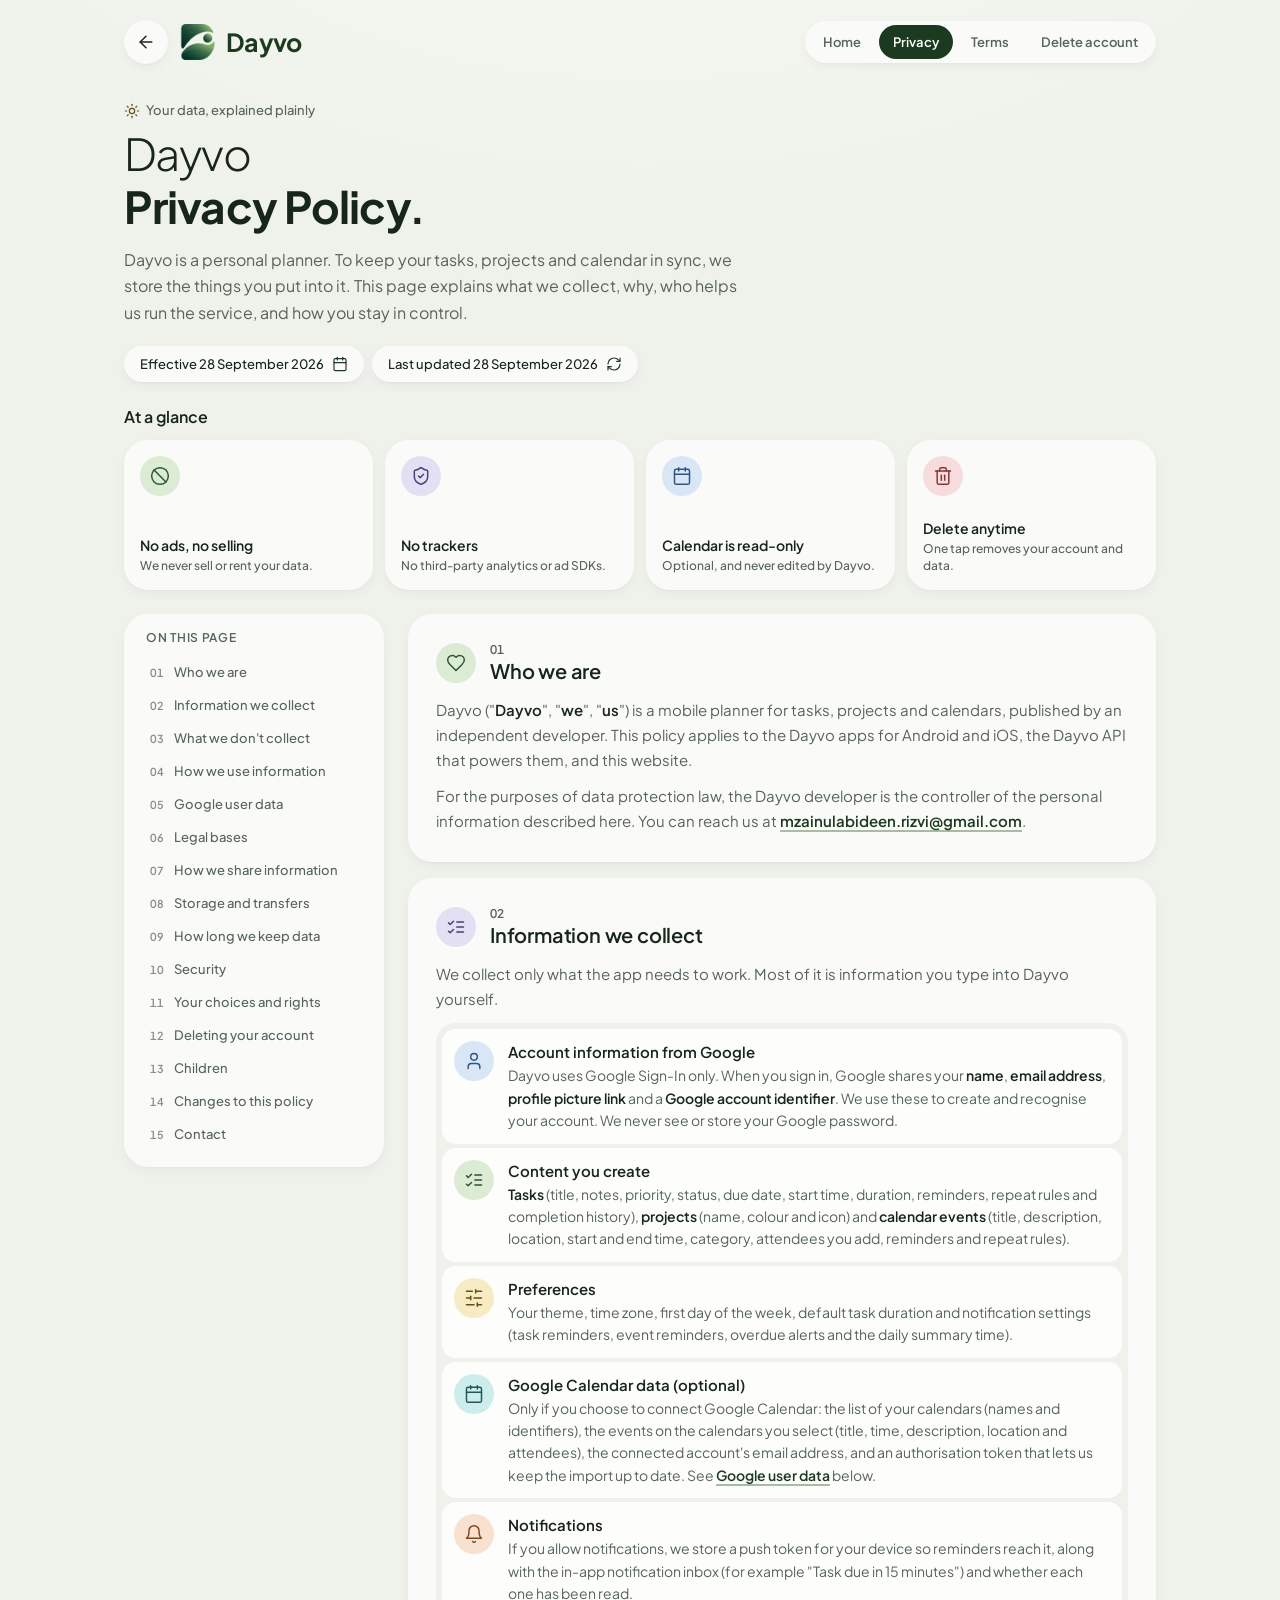
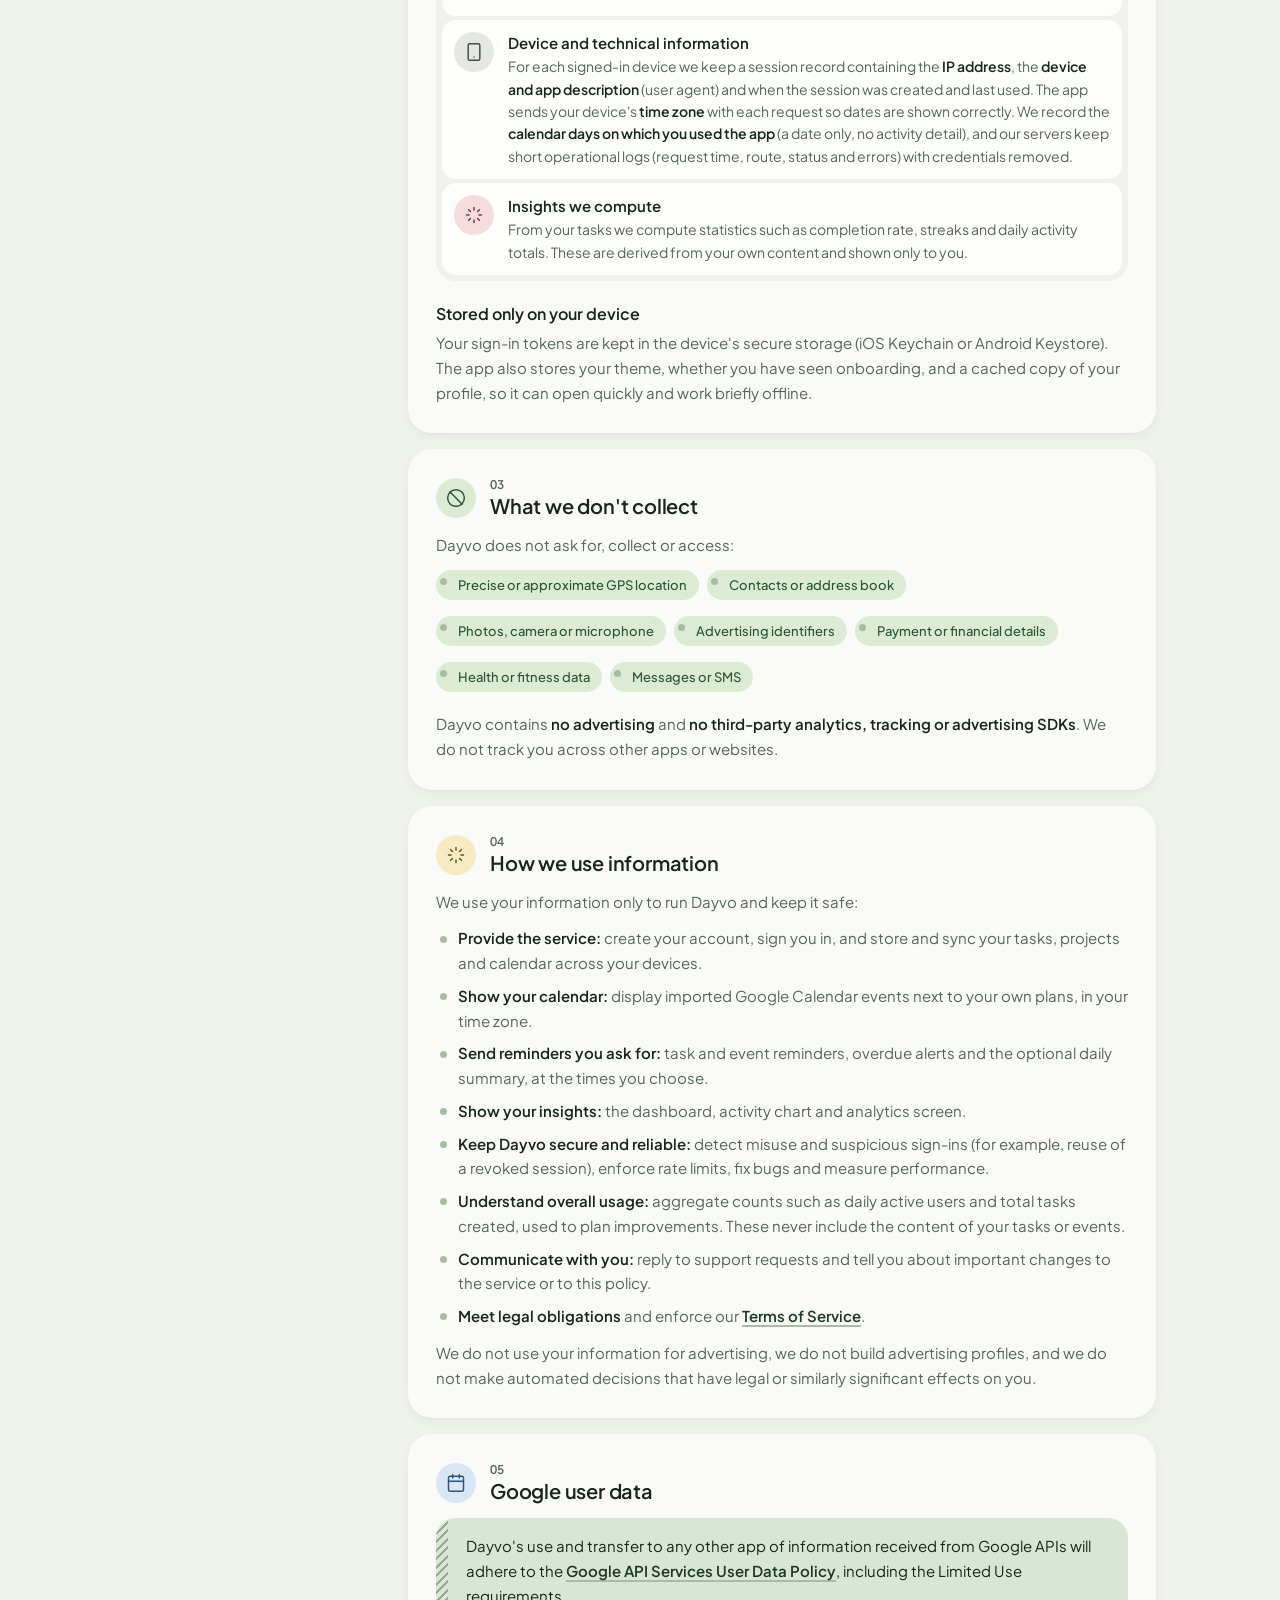
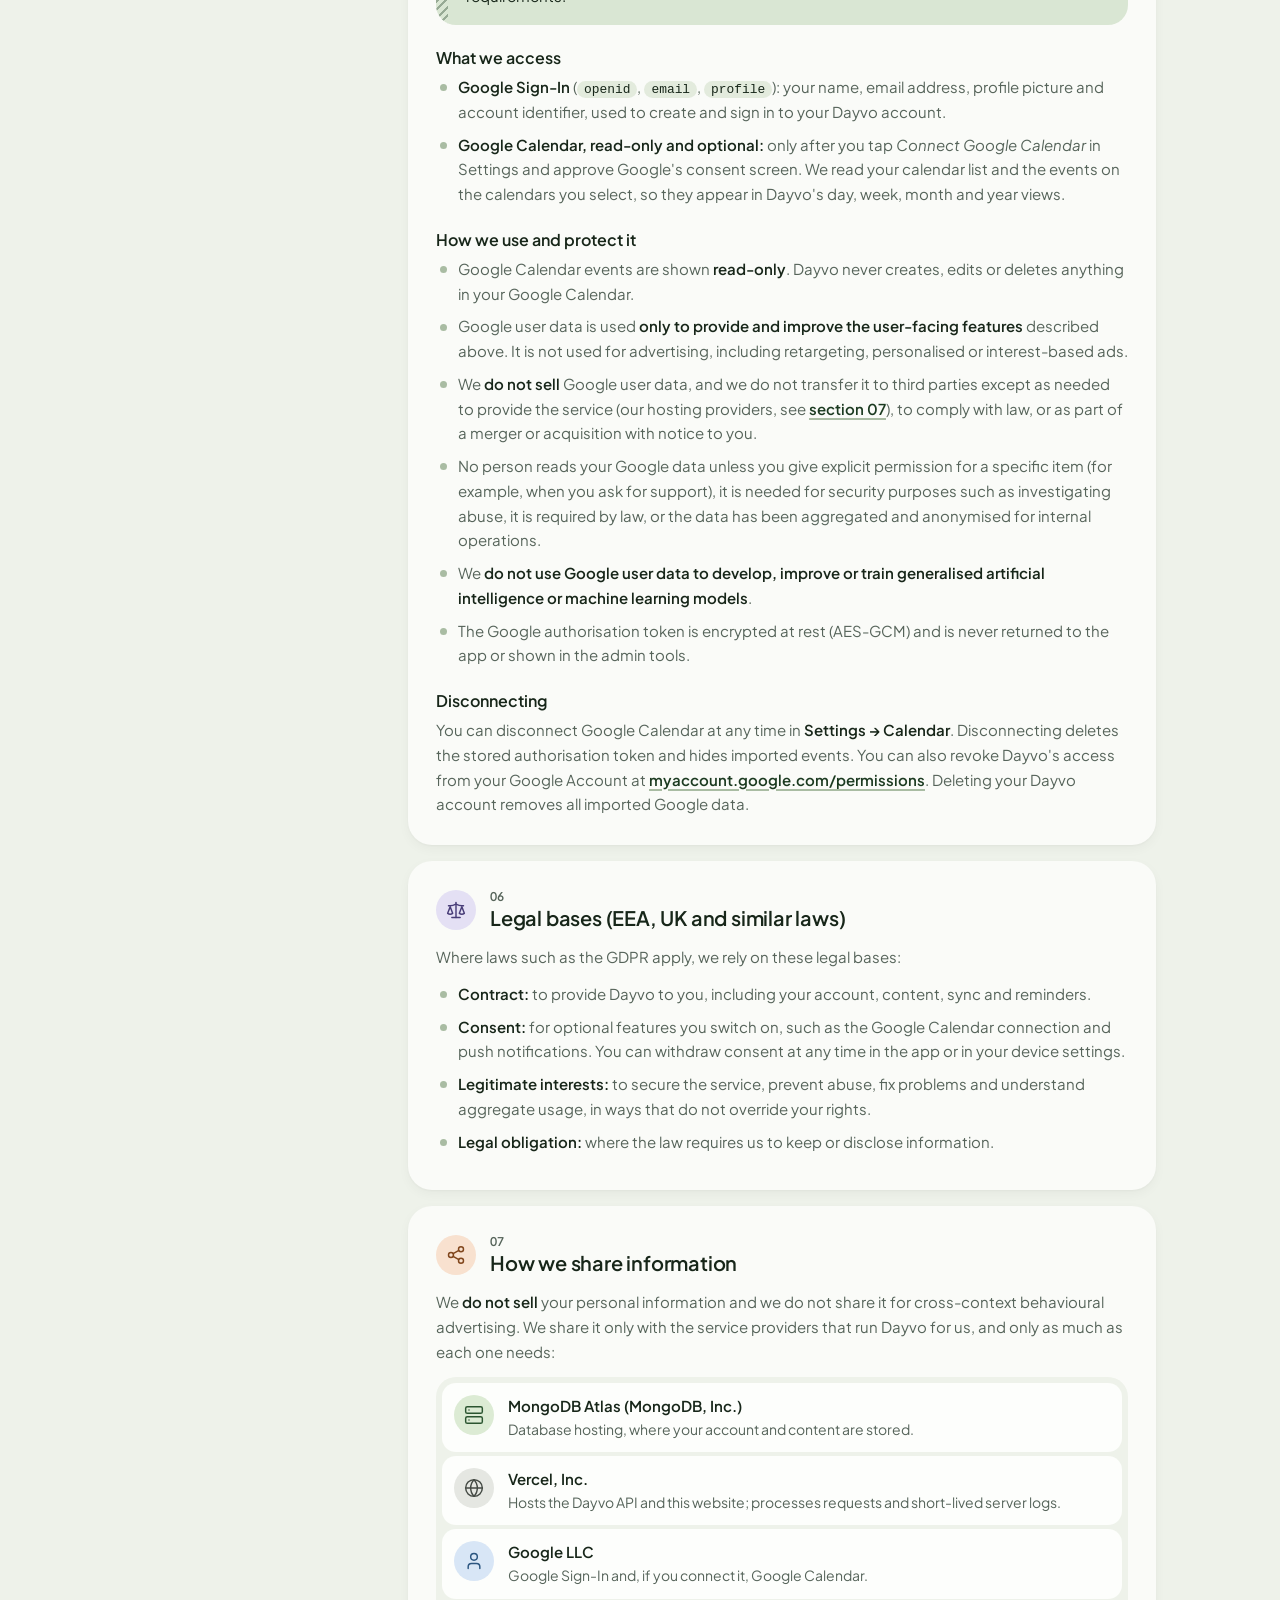
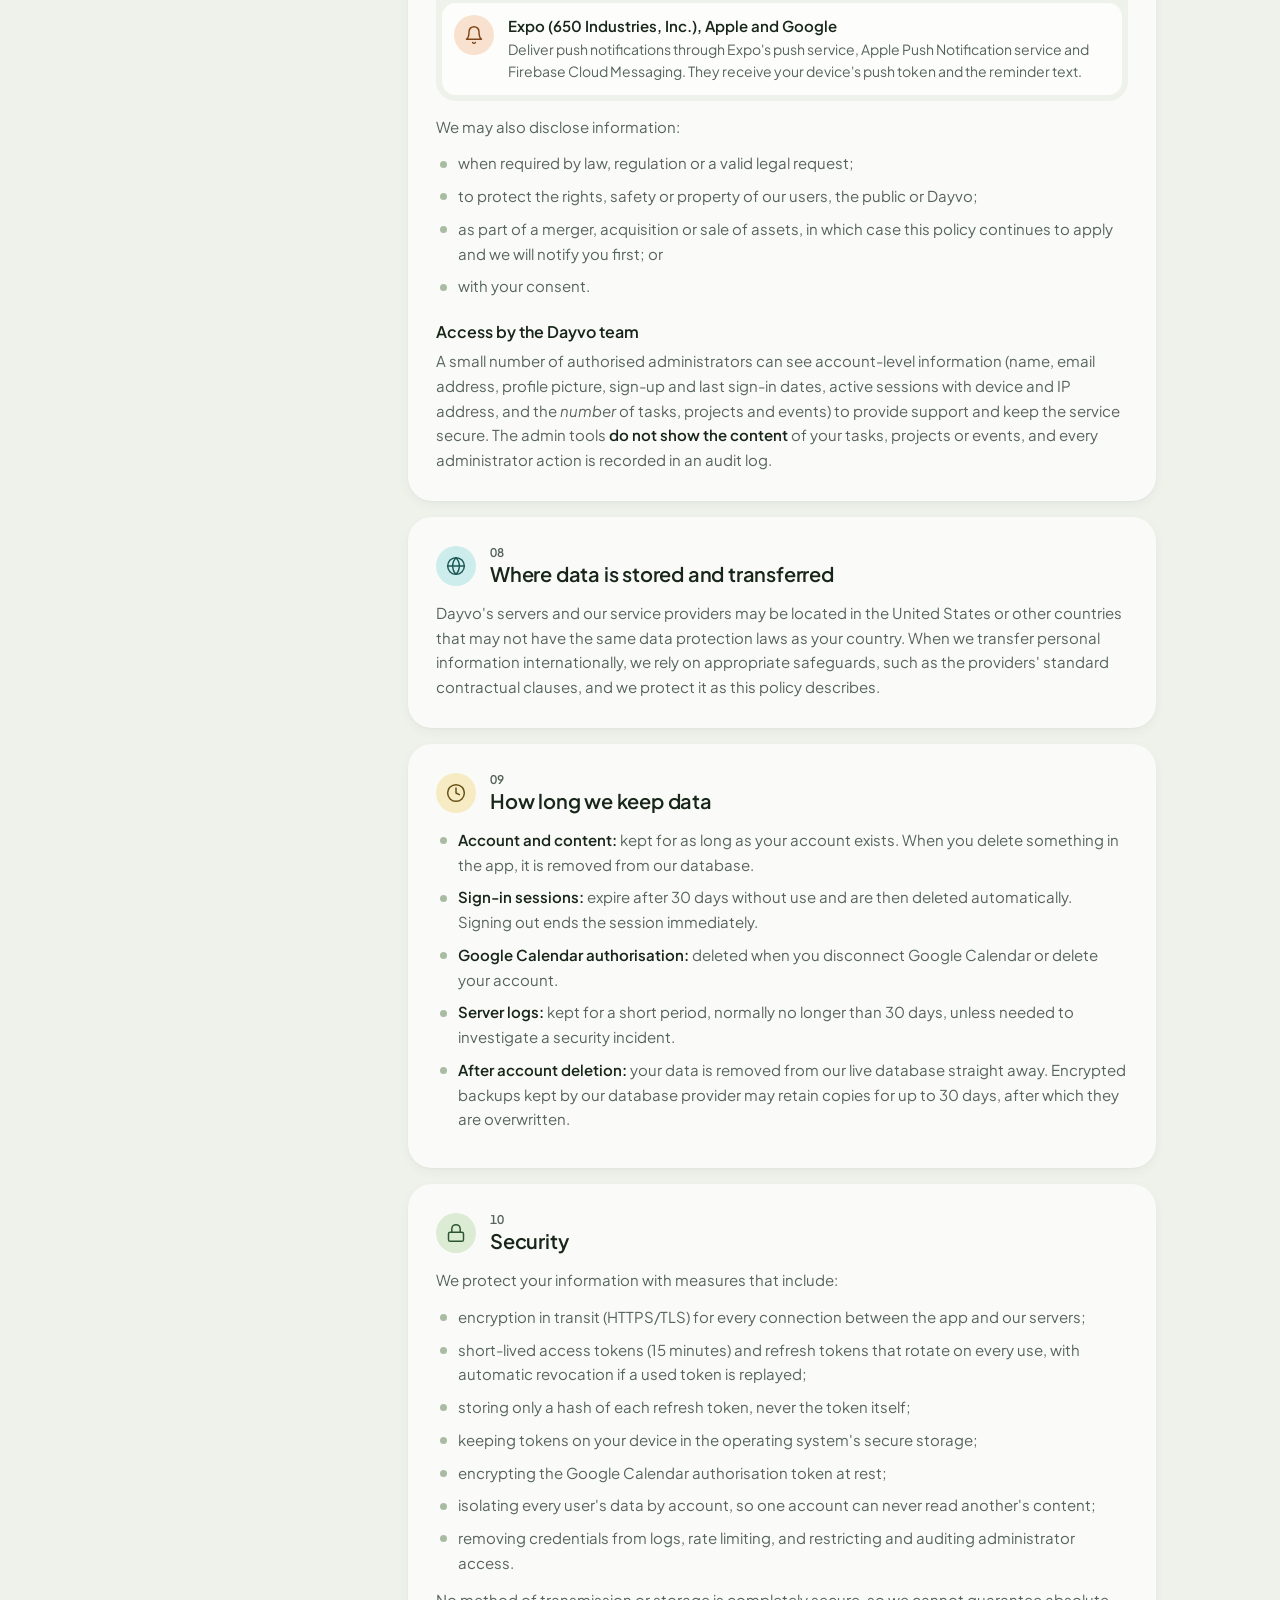
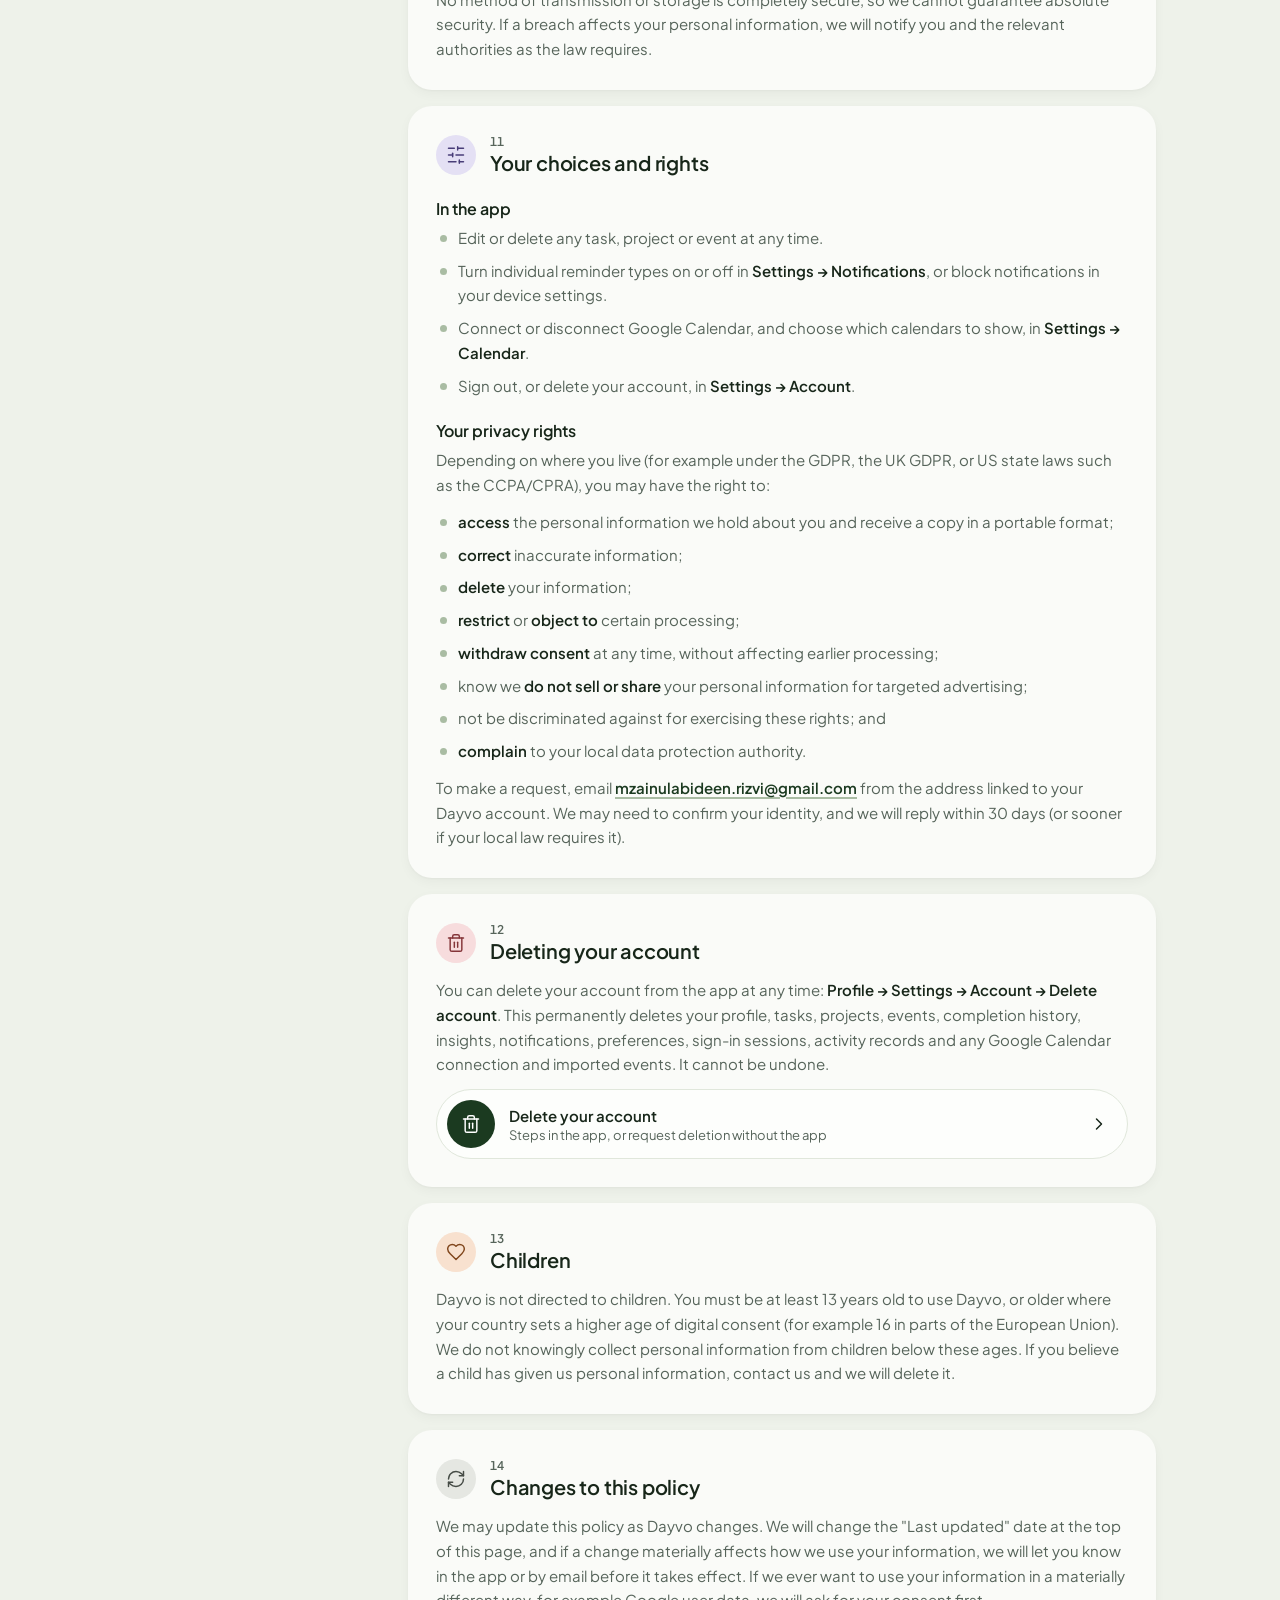
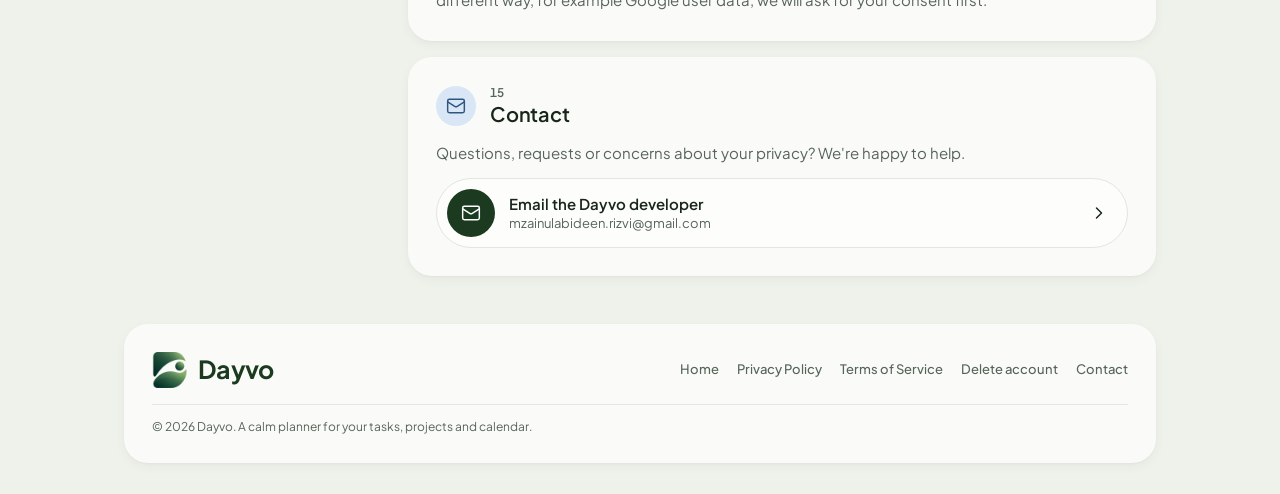
==== privacy.html @ 05c5cc8e "Add files via upload" ====
<!doctype html>
<html lang="en">
  <head>
    <meta charset="utf-8" />
    <meta name="viewport" content="width=device-width, initial-scale=1, viewport-fit=cover" />
    <title>Privacy Policy · Dayvo</title>
    <meta
      name="description"
      content="How Dayvo collects, uses, stores and protects your information, including data received from Google APIs."
    />
    <meta name="theme-color" content="#EEF2EA" />
    <link rel="icon" type="image/png" href="assets/favicon.png" />
    <link rel="apple-touch-icon" href="assets/apple-touch-icon.png" />
    <link rel="preconnect" href="https://fonts.googleapis.com" />
    <link rel="preconnect" href="https://fonts.gstatic.com" crossorigin />
    <link
      rel="stylesheet"
      href="https://fonts.googleapis.com/css2?family=Plus+Jakarta+Sans:wght@300;400;500;600;700&display=swap"
    />
    <link rel="stylesheet" href="assets/styles.css" />
  </head>
  <body>
    <svg width="0" height="0" style="position: absolute" aria-hidden="true">
      <symbol id="i-back" viewBox="0 0 24 24"><path d="m12 19-7-7 7-7" /><path d="M19 12H5" /></symbol>
      <symbol id="i-chevron" viewBox="0 0 24 24"><path d="m9 18 6-6-6-6" /></symbol>
      <symbol id="i-sun" viewBox="0 0 24 24"><circle cx="12" cy="12" r="4" /><path d="M12 2v2" /><path d="M12 20v2" /><path d="m4.93 4.93 1.41 1.41" /><path d="m17.66 17.66 1.41 1.41" /><path d="M2 12h2" /><path d="M20 12h2" /><path d="m6.34 17.66-1.41 1.41" /><path d="m19.07 4.93-1.41 1.41" /></symbol>
      <symbol id="i-calendar" viewBox="0 0 24 24"><rect width="18" height="18" x="3" y="4" rx="2" /><path d="M16 2v4" /><path d="M8 2v4" /><path d="M3 10h18" /></symbol>
      <symbol id="i-shield" viewBox="0 0 24 24"><path d="M20 13c0 5-3.5 7.5-7.66 8.95a1 1 0 0 1-.67-.01C7.5 20.5 4 18 4 13V6a1 1 0 0 1 1-1c2 0 4.5-1.2 6.24-2.72a1.17 1.17 0 0 1 1.52 0C14.51 3.81 17 5 19 5a1 1 0 0 1 1 1z" /><path d="m9 12 2 2 4-4" /></symbol>
      <symbol id="i-ban" viewBox="0 0 24 24"><circle cx="12" cy="12" r="10" /><path d="m4.9 4.9 14.2 14.2" /></symbol>
      <symbol id="i-trash" viewBox="0 0 24 24"><path d="M3 6h18" /><path d="M19 6v14c0 1-1 2-2 2H7c-1 0-2-1-2-2V6" /><path d="M8 6V4c0-1 1-2 2-2h4c1 0 2 1 2 2v2" /><path d="M10 11v6" /><path d="M14 11v6" /></symbol>
      <symbol id="i-user" viewBox="0 0 24 24"><path d="M19 21v-2a4 4 0 0 0-4-4H9a4 4 0 0 0-4 4v2" /><circle cx="12" cy="7" r="4" /></symbol>
      <symbol id="i-list" viewBox="0 0 24 24"><path d="m3 17 2 2 4-4" /><path d="m3 7 2 2 4-4" /><path d="M13 6h8" /><path d="M13 12h8" /><path d="M13 18h8" /></symbol>
      <symbol id="i-sliders" viewBox="0 0 24 24"><path d="M21 4h-7" /><path d="M10 4H3" /><path d="M21 12h-9" /><path d="M8 12H3" /><path d="M21 20h-5" /><path d="M12 20H3" /><path d="M14 2v4" /><path d="M8 10v4" /><path d="M16 18v4" /></symbol>
      <symbol id="i-phone" viewBox="0 0 24 24"><rect width="14" height="20" x="5" y="2" rx="2" ry="2" /><path d="M12 18h.01" /></symbol>
      <symbol id="i-bell" viewBox="0 0 24 24"><path d="M6 8a6 6 0 0 1 12 0c0 7 3 9 3 9H3s3-2 3-9" /><path d="M10.3 21a1.94 1.94 0 0 0 3.4 0" /></symbol>
      <symbol id="i-sparkle" viewBox="0 0 24 24"><path d="M12 3v3" /><path d="M12 18v3" /><path d="M3 12h3" /><path d="M18 12h3" /><path d="m5.6 5.6 2.1 2.1" /><path d="m16.3 16.3 2.1 2.1" /><path d="m5.6 18.4 2.1-2.1" /><path d="m16.3 7.7 2.1-2.1" /></symbol>
      <symbol id="i-server" viewBox="0 0 24 24"><rect width="20" height="8" x="2" y="2" rx="2" ry="2" /><rect width="20" height="8" x="2" y="14" rx="2" ry="2" /><path d="M6 6h.01" /><path d="M6 18h.01" /></symbol>
      <symbol id="i-lock" viewBox="0 0 24 24"><rect width="18" height="11" x="3" y="11" rx="2" ry="2" /><path d="M7 11V7a5 5 0 0 1 10 0v4" /></symbol>
      <symbol id="i-mail" viewBox="0 0 24 24"><rect width="20" height="16" x="2" y="4" rx="2" /><path d="m22 7-8.97 5.7a1.94 1.94 0 0 1-2.06 0L2 7" /></symbol>
      <symbol id="i-globe" viewBox="0 0 24 24"><circle cx="12" cy="12" r="10" /><path d="M12 2a14.5 14.5 0 0 0 0 20 14.5 14.5 0 0 0 0-20" /><path d="M2 12h20" /></symbol>
      <symbol id="i-clock" viewBox="0 0 24 24"><circle cx="12" cy="12" r="10" /><path d="M12 6v6l4 2" /></symbol>
      <symbol id="i-share" viewBox="0 0 24 24"><circle cx="18" cy="5" r="3" /><circle cx="6" cy="12" r="3" /><circle cx="18" cy="19" r="3" /><path d="m8.59 13.51 6.83 3.98" /><path d="m15.41 6.51-6.82 3.98" /></symbol>
      <symbol id="i-scale" viewBox="0 0 24 24"><path d="m16 16 3-8 3 8c-.87.65-1.92 1-3 1s-2.13-.35-3-1Z" /><path d="m2 16 3-8 3 8c-.87.65-1.92 1-3 1s-2.13-.35-3-1Z" /><path d="M7 21h10" /><path d="M12 3v18" /><path d="M3 7h2c2 0 5-1 7-2 2 1 5 2 7 2h2" /></symbol>
      <symbol id="i-heart" viewBox="0 0 24 24"><path d="M19 14c1.49-1.46 3-3.21 3-5.5A5.5 5.5 0 0 0 16.5 3c-1.76 0-3 .5-4.5 2-1.5-1.5-2.74-2-4.5-2A5.5 5.5 0 0 0 2 8.5c0 2.3 1.5 4.05 3 5.5l7 7Z" /></symbol>
      <symbol id="i-refresh" viewBox="0 0 24 24"><path d="M3 12a9 9 0 0 1 9-9 9.75 9.75 0 0 1 6.74 2.74L21 8" /><path d="M21 3v5h-5" /><path d="M21 12a9 9 0 0 1-9 9 9.75 9.75 0 0 1-6.74-2.74L3 16" /><path d="M8 16H3v5" /></symbol>
    </svg>

    <a class="skip" href="#main">Skip to content</a>

    <div class="shell">
      <header class="topbar">
        <div class="topbar__left">
          <a class="icon-btn" href="index.html" aria-label="Back to Dayvo home">
            <svg class="ic"><use href="#i-back" /></svg>
          </a>
          <a class="brand" href="index.html" aria-label="Dayvo home">
            <img src="assets/dayvo-mark.png" alt="" width="36" height="36" />
            <span>Dayvo</span>
          </a>
        </div>
        <nav class="pillnav" aria-label="Legal">
          <a href="index.html">Home</a>
          <a href="privacy.html" aria-current="page">Privacy</a>
          <a href="terms.html">Terms</a>
          <a href="delete-account.html">Delete account</a>
        </nav>
      </header>

      <section class="hero">
        <p class="greeting">
          <svg class="ic ic--sm"><use href="#i-sun" /></svg>
          Your data, explained plainly
        </p>
        <h1 class="headline">
          <span>Dayvo</span>
          <strong>Privacy Policy.</strong>
        </h1>
        <p class="lede">
          Dayvo is a personal planner. To keep your tasks, projects and calendar in sync, we store
          the things you put into it. This page explains what we collect, why, who helps us run the
          service, and how you stay in control.
        </p>
        <div class="meta">
          <span class="pill">
            Effective 28 September 2026
            <svg class="ic ic--sm"><use href="#i-calendar" /></svg>
          </span>
          <span class="pill">
            Last updated 28 September 2026
            <svg class="ic ic--sm"><use href="#i-refresh" /></svg>
          </span>
        </div>
      </section>

      <section aria-labelledby="glance">
        <h2 class="section-title" id="glance">At a glance</h2>
        <div class="bento">
          <div class="stat rise">
            <span class="tone tone--mint"><svg class="ic"><use href="#i-ban" /></svg></span>
            <span class="stat__label">No ads, no selling<small>We never sell or rent your data.</small></span>
          </div>
          <div class="stat rise">
            <span class="tone tone--lavender"><svg class="ic"><use href="#i-shield" /></svg></span>
            <span class="stat__label">No trackers<small>No third-party analytics or ad SDKs.</small></span>
          </div>
          <div class="stat rise">
            <span class="tone tone--sky"><svg class="ic"><use href="#i-calendar" /></svg></span>
            <span class="stat__label">Calendar is read-only<small>Optional, and never edited by Dayvo.</small></span>
          </div>
          <div class="stat rise">
            <span class="tone tone--rose"><svg class="ic"><use href="#i-trash" /></svg></span>
            <span class="stat__label">Delete anytime<small>One tap removes your account and data.</small></span>
          </div>
        </div>
      </section>

      <div class="doc">
        <nav class="card toc" aria-label="On this page">
          <h2>On this page</h2>
          <ol>
            <li><a href="#who">Who we are</a></li>
            <li><a href="#collect">Information we collect</a></li>
            <li><a href="#not-collect">What we don't collect</a></li>
            <li><a href="#use">How we use information</a></li>
            <li><a href="#google">Google user data</a></li>
            <li><a href="#bases">Legal bases</a></li>
            <li><a href="#share">How we share information</a></li>
            <li><a href="#storage">Storage and transfers</a></li>
            <li><a href="#retention">How long we keep data</a></li>
            <li><a href="#security">Security</a></li>
            <li><a href="#rights">Your choices and rights</a></li>
            <li><a href="#deletion">Deleting your account</a></li>
            <li><a href="#children">Children</a></li>
            <li><a href="#changes">Changes to this policy</a></li>
            <li><a href="#contact">Contact</a></li>
          </ol>
        </nav>

        <main class="content" id="main">
          <!-- 1 -->
          <section class="card sec" id="who">
            <div class="sec__head">
              <span class="tone tone--mint"><svg class="ic"><use href="#i-heart" /></svg></span>
              <div><span class="sec__num">01</span><h2>Who we are</h2></div>
            </div>
            <p>
              Dayvo ("<strong>Dayvo</strong>", "<strong>we</strong>", "<strong>us</strong>") is a
              mobile planner for tasks, projects and calendars, published by an independent
              developer. This policy applies to the Dayvo apps for Android and iOS, the Dayvo API
              that powers them, and this website.
            </p>
            <p>
              For the purposes of data protection law, the Dayvo developer is the controller of
              the personal information described here. You can reach us at
              <a href="mailto:mzainulabideen.rizvi@gmail.com">mzainulabideen.rizvi@gmail.com</a>.
            </p>
          </section>

          <!-- 2 -->
          <section class="card sec" id="collect">
            <div class="sec__head">
              <span class="tone tone--lavender"><svg class="ic"><use href="#i-list" /></svg></span>
              <div><span class="sec__num">02</span><h2>Information we collect</h2></div>
            </div>
            <p>
              We collect only what the app needs to work. Most of it is information you type into
              Dayvo yourself.
            </p>
            <div class="rows">
              <div class="row">
                <span class="tone tone--sky"><svg class="ic"><use href="#i-user" /></svg></span>
                <div class="row__body">
                  <span class="row__title">Account information from Google</span>
                  <span class="row__text">
                    Dayvo uses Google Sign-In only. When you sign in, Google shares your
                    <strong>name</strong>, <strong>email address</strong>, <strong>profile picture
                    link</strong> and a <strong>Google account identifier</strong>. We use these
                    to create and recognise your account. We never see or store your Google
                    password.
                  </span>
                </div>
              </div>
              <div class="row">
                <span class="tone tone--mint"><svg class="ic"><use href="#i-list" /></svg></span>
                <div class="row__body">
                  <span class="row__title">Content you create</span>
                  <span class="row__text">
                    <strong>Tasks</strong> (title, notes, priority, status, due date, start time,
                    duration, reminders, repeat rules and completion history),
                    <strong>projects</strong> (name, colour and icon) and
                    <strong>calendar events</strong> (title, description, location, start and end
                    time, category, attendees you add, reminders and repeat rules).
                  </span>
                </div>
              </div>
              <div class="row">
                <span class="tone tone--butter"><svg class="ic"><use href="#i-sliders" /></svg></span>
                <div class="row__body">
                  <span class="row__title">Preferences</span>
                  <span class="row__text">
                    Your theme, time zone, first day of the week, default task duration and
                    notification settings (task reminders, event reminders, overdue alerts and the
                    daily summary time).
                  </span>
                </div>
              </div>
              <div class="row">
                <span class="tone tone--aqua"><svg class="ic"><use href="#i-calendar" /></svg></span>
                <div class="row__body">
                  <span class="row__title">Google Calendar data (optional)</span>
                  <span class="row__text">
                    Only if you choose to connect Google Calendar: the list of your calendars
                    (names and identifiers), the events on the calendars you select (title, time,
                    description, location and attendees), the connected account's email address,
                    and an authorisation token that lets us keep the import up to date. See
                    <a href="#google">Google user data</a> below.
                  </span>
                </div>
              </div>
              <div class="row">
                <span class="tone tone--peach"><svg class="ic"><use href="#i-bell" /></svg></span>
                <div class="row__body">
                  <span class="row__title">Notifications</span>
                  <span class="row__text">
                    If you allow notifications, we store a push token for your device so reminders
                    reach it, along with the in-app notification inbox (for example "Task due in
                    15 minutes") and whether each one has been read.
                  </span>
                </div>
              </div>
              <div class="row">
                <span class="tone tone--stone"><svg class="ic"><use href="#i-phone" /></svg></span>
                <div class="row__body">
                  <span class="row__title">Device and technical information</span>
                  <span class="row__text">
                    For each signed-in device we keep a session record containing the
                    <strong>IP address</strong>, the <strong>device and app description</strong>
                    (user agent) and when the session was created and last used. The app sends
                    your device's <strong>time zone</strong> with each request so dates are shown
                    correctly. We record the <strong>calendar days on which you used the
                    app</strong> (a date only, no activity detail), and our servers keep short
                    operational logs (request time, route, status and errors) with credentials
                    removed.
                  </span>
                </div>
              </div>
              <div class="row">
                <span class="tone tone--rose"><svg class="ic"><use href="#i-sparkle" /></svg></span>
                <div class="row__body">
                  <span class="row__title">Insights we compute</span>
                  <span class="row__text">
                    From your tasks we compute statistics such as completion rate, streaks and
                    daily activity totals. These are derived from your own content and shown only
                    to you.
                  </span>
                </div>
              </div>
            </div>
            <h3>Stored only on your device</h3>
            <p>
              Your sign-in tokens are kept in the device's secure storage (iOS Keychain or Android
              Keystore). The app also stores your theme, whether you have seen onboarding, and a
              cached copy of your profile, so it can open quickly and work briefly offline.
            </p>
          </section>

          <!-- 3 -->
          <section class="card sec" id="not-collect">
            <div class="sec__head">
              <span class="tone tone--mint"><svg class="ic"><use href="#i-ban" /></svg></span>
              <div><span class="sec__num">03</span><h2>What we don't collect</h2></div>
            </div>
            <p>Dayvo does not ask for, collect or access:</p>
            <ul class="chips chips--no">
              <li>Precise or approximate GPS location</li>
              <li>Contacts or address book</li>
              <li>Photos, camera or microphone</li>
              <li>Advertising identifiers</li>
              <li>Payment or financial details</li>
              <li>Health or fitness data</li>
              <li>Messages or SMS</li>
            </ul>
            <p>
              Dayvo contains <strong>no advertising</strong> and <strong>no third-party analytics,
              tracking or advertising SDKs</strong>. We do not track you across other apps or
              websites.
            </p>
          </section>

          <!-- 4 -->
          <section class="card sec" id="use">
            <div class="sec__head">
              <span class="tone tone--butter"><svg class="ic"><use href="#i-sparkle" /></svg></span>
              <div><span class="sec__num">04</span><h2>How we use information</h2></div>
            </div>
            <p>We use your information only to run Dayvo and keep it safe:</p>
            <ul>
              <li>
                <strong>Provide the service:</strong> create your account, sign you in, and store
                and sync your tasks, projects and calendar across your devices.
              </li>
              <li>
                <strong>Show your calendar:</strong> display imported Google Calendar events next
                to your own plans, in your time zone.
              </li>
              <li>
                <strong>Send reminders you ask for:</strong> task and event reminders, overdue
                alerts and the optional daily summary, at the times you choose.
              </li>
              <li>
                <strong>Show your insights:</strong> the dashboard, activity chart and analytics
                screen.
              </li>
              <li>
                <strong>Keep Dayvo secure and reliable:</strong> detect misuse and suspicious
                sign-ins (for example, reuse of a revoked session), enforce rate limits, fix bugs
                and measure performance.
              </li>
              <li>
                <strong>Understand overall usage:</strong> aggregate counts such as daily active
                users and total tasks created, used to plan improvements. These never include the
                content of your tasks or events.
              </li>
              <li>
                <strong>Communicate with you:</strong> reply to support requests and tell you about
                important changes to the service or to this policy.
              </li>
              <li><strong>Meet legal obligations</strong> and enforce our <a href="terms.html">Terms of Service</a>.</li>
            </ul>
            <p>
              We do not use your information for advertising, we do not build advertising
              profiles, and we do not make automated decisions that have legal or similarly
              significant effects on you.
            </p>
          </section>

          <!-- 5 -->
          <section class="card sec" id="google">
            <div class="sec__head">
              <span class="tone tone--sky"><svg class="ic"><use href="#i-calendar" /></svg></span>
              <div><span class="sec__num">05</span><h2>Google user data</h2></div>
            </div>
            <div class="callout">
              <p>
                Dayvo's use and transfer to any other app of information received from Google APIs
                will adhere to the
                <a href="https://developers.google.com/terms/api-services-user-data-policy" rel="noopener">Google API Services User Data Policy</a>,
                including the Limited Use requirements.
              </p>
            </div>
            <h3>What we access</h3>
            <ul>
              <li>
                <strong>Google Sign-In</strong> (<code>openid</code>, <code>email</code>,
                <code>profile</code>): your name, email address, profile picture and account
                identifier, used to create and sign in to your Dayvo account.
              </li>
              <li>
                <strong>Google Calendar, read-only and optional:</strong> only after you tap
                <em>Connect Google Calendar</em> in Settings and approve Google's consent screen.
                We read your calendar list and the events on the calendars you select, so they
                appear in Dayvo's day, week, month and year views.
              </li>
            </ul>
            <h3>How we use and protect it</h3>
            <ul>
              <li>
                Google Calendar events are shown <strong>read-only</strong>. Dayvo never creates,
                edits or deletes anything in your Google Calendar.
              </li>
              <li>
                Google user data is used <strong>only to provide and improve the user-facing
                features</strong> described above. It is not used for advertising, including
                retargeting, personalised or interest-based ads.
              </li>
              <li>
                We <strong>do not sell</strong> Google user data, and we do not transfer it to
                third parties except as needed to provide the service (our hosting providers, see
                <a href="#share">section 07</a>), to comply with law, or as part of a merger or
                acquisition with notice to you.
              </li>
              <li>
                No person reads your Google data unless you give explicit permission for a specific
                item (for example, when you ask for support), it is needed for security purposes
                such as investigating abuse, it is required by law, or the data has been aggregated
                and anonymised for internal operations.
              </li>
              <li>
                We <strong>do not use Google user data to develop, improve or train generalised
                artificial intelligence or machine learning models</strong>.
              </li>
              <li>
                The Google authorisation token is encrypted at rest (AES-GCM) and is never returned
                to the app or shown in the admin tools.
              </li>
            </ul>
            <h3>Disconnecting</h3>
            <p>
              You can disconnect Google Calendar at any time in <strong>Settings → Calendar</strong>.
              Disconnecting deletes the stored authorisation token and hides imported events. You
              can also revoke Dayvo's access from your Google Account at
              <a href="https://myaccount.google.com/permissions" rel="noopener">myaccount.google.com/permissions</a>.
              Deleting your Dayvo account removes all imported Google data.
            </p>
          </section>

          <!-- 6 -->
          <section class="card sec" id="bases">
            <div class="sec__head">
              <span class="tone tone--lavender"><svg class="ic"><use href="#i-scale" /></svg></span>
              <div><span class="sec__num">06</span><h2>Legal bases (EEA, UK and similar laws)</h2></div>
            </div>
            <p>Where laws such as the GDPR apply, we rely on these legal bases:</p>
            <ul>
              <li>
                <strong>Contract:</strong> to provide Dayvo to you, including your account, content,
                sync and reminders.
              </li>
              <li>
                <strong>Consent:</strong> for optional features you switch on, such as the Google
                Calendar connection and push notifications. You can withdraw consent at any time in
                the app or in your device settings.
              </li>
              <li>
                <strong>Legitimate interests:</strong> to secure the service, prevent abuse, fix
                problems and understand aggregate usage, in ways that do not override your rights.
              </li>
              <li><strong>Legal obligation:</strong> where the law requires us to keep or disclose information.</li>
            </ul>
          </section>

          <!-- 7 -->
          <section class="card sec" id="share">
            <div class="sec__head">
              <span class="tone tone--peach"><svg class="ic"><use href="#i-share" /></svg></span>
              <div><span class="sec__num">07</span><h2>How we share information</h2></div>
            </div>
            <p>
              We <strong>do not sell</strong> your personal information and we do not share it for
              cross-context behavioural advertising. We share it only with the service providers
              that run Dayvo for us, and only as much as each one needs:
            </p>
            <div class="rows">
              <div class="row">
                <span class="tone tone--mint"><svg class="ic"><use href="#i-server" /></svg></span>
                <div class="row__body">
                  <span class="row__title">MongoDB Atlas (MongoDB, Inc.)</span>
                  <span class="row__text">Database hosting, where your account and content are stored.</span>
                </div>
              </div>
              <div class="row">
                <span class="tone tone--stone"><svg class="ic"><use href="#i-globe" /></svg></span>
                <div class="row__body">
                  <span class="row__title">Vercel, Inc.</span>
                  <span class="row__text">Hosts the Dayvo API and this website; processes requests and short-lived server logs.</span>
                </div>
              </div>
              <div class="row">
                <span class="tone tone--sky"><svg class="ic"><use href="#i-user" /></svg></span>
                <div class="row__body">
                  <span class="row__title">Google LLC</span>
                  <span class="row__text">Google Sign-In and, if you connect it, Google Calendar.</span>
                </div>
              </div>
              <div class="row">
                <span class="tone tone--peach"><svg class="ic"><use href="#i-bell" /></svg></span>
                <div class="row__body">
                  <span class="row__title">Expo (650 Industries, Inc.), Apple and Google</span>
                  <span class="row__text">
                    Deliver push notifications through Expo's push service, Apple Push Notification
                    service and Firebase Cloud Messaging. They receive your device's push token and
                    the reminder text.
                  </span>
                </div>
              </div>
            </div>
            <p>We may also disclose information:</p>
            <ul>
              <li>when required by law, regulation or a valid legal request;</li>
              <li>to protect the rights, safety or property of our users, the public or Dayvo;</li>
              <li>
                as part of a merger, acquisition or sale of assets, in which case this policy
                continues to apply and we will notify you first; or
              </li>
              <li>with your consent.</li>
            </ul>
            <h3>Access by the Dayvo team</h3>
            <p>
              A small number of authorised administrators can see account-level information (name,
              email address, profile picture, sign-up and last sign-in dates, active sessions with
              device and IP address, and the <em>number</em> of tasks, projects and events) to
              provide support and keep the service secure. The admin tools
              <strong>do not show the content</strong> of your tasks, projects or events, and every
              administrator action is recorded in an audit log.
            </p>
          </section>

          <!-- 8 -->
          <section class="card sec" id="storage">
            <div class="sec__head">
              <span class="tone tone--aqua"><svg class="ic"><use href="#i-globe" /></svg></span>
              <div><span class="sec__num">08</span><h2>Where data is stored and transferred</h2></div>
            </div>
            <p>
              Dayvo's servers and our service providers may be located in the United States or
              other countries that may not have the same data protection laws as your country.
              When we transfer personal information internationally, we rely on appropriate
              safeguards, such as the providers' standard contractual clauses, and we protect it as
              this policy describes.
            </p>
          </section>

          <!-- 9 -->
          <section class="card sec" id="retention">
            <div class="sec__head">
              <span class="tone tone--butter"><svg class="ic"><use href="#i-clock" /></svg></span>
              <div><span class="sec__num">09</span><h2>How long we keep data</h2></div>
            </div>
            <ul>
              <li>
                <strong>Account and content:</strong> kept for as long as your account exists. When
                you delete something in the app, it is removed from our database.
              </li>
              <li>
                <strong>Sign-in sessions:</strong> expire after 30 days without use and are then
                deleted automatically. Signing out ends the session immediately.
              </li>
              <li>
                <strong>Google Calendar authorisation:</strong> deleted when you disconnect Google
                Calendar or delete your account.
              </li>
              <li>
                <strong>Server logs:</strong> kept for a short period, normally no longer than 30
                days, unless needed to investigate a security incident.
              </li>
              <li>
                <strong>After account deletion:</strong> your data is removed from our live
                database straight away. Encrypted backups kept by our database provider may retain
                copies for up to 30 days, after which they are overwritten.
              </li>
            </ul>
          </section>

          <!-- 10 -->
          <section class="card sec" id="security">
            <div class="sec__head">
              <span class="tone tone--mint"><svg class="ic"><use href="#i-lock" /></svg></span>
              <div><span class="sec__num">10</span><h2>Security</h2></div>
            </div>
            <p>We protect your information with measures that include:</p>
            <ul>
              <li>encryption in transit (HTTPS/TLS) for every connection between the app and our servers;</li>
              <li>short-lived access tokens (15 minutes) and refresh tokens that rotate on every use, with automatic revocation if a used token is replayed;</li>
              <li>storing only a hash of each refresh token, never the token itself;</li>
              <li>keeping tokens on your device in the operating system's secure storage;</li>
              <li>encrypting the Google Calendar authorisation token at rest;</li>
              <li>isolating every user's data by account, so one account can never read another's content;</li>
              <li>removing credentials from logs, rate limiting, and restricting and auditing administrator access.</li>
            </ul>
            <p>
              No method of transmission or storage is completely secure, so we cannot guarantee
              absolute security. If a breach affects your personal information, we will notify you
              and the relevant authorities as the law requires.
            </p>
          </section>

          <!-- 11 -->
          <section class="card sec" id="rights">
            <div class="sec__head">
              <span class="tone tone--lavender"><svg class="ic"><use href="#i-sliders" /></svg></span>
              <div><span class="sec__num">11</span><h2>Your choices and rights</h2></div>
            </div>
            <h3>In the app</h3>
            <ul>
              <li>Edit or delete any task, project or event at any time.</li>
              <li>Turn individual reminder types on or off in <strong>Settings → Notifications</strong>, or block notifications in your device settings.</li>
              <li>Connect or disconnect Google Calendar, and choose which calendars to show, in <strong>Settings → Calendar</strong>.</li>
              <li>Sign out, or delete your account, in <strong>Settings → Account</strong>.</li>
            </ul>
            <h3>Your privacy rights</h3>
            <p>
              Depending on where you live (for example under the GDPR, the UK GDPR, or US state
              laws such as the CCPA/CPRA), you may have the right to:
            </p>
            <ul>
              <li><strong>access</strong> the personal information we hold about you and receive a copy in a portable format;</li>
              <li><strong>correct</strong> inaccurate information;</li>
              <li><strong>delete</strong> your information;</li>
              <li><strong>restrict</strong> or <strong>object to</strong> certain processing;</li>
              <li><strong>withdraw consent</strong> at any time, without affecting earlier processing;</li>
              <li>know we <strong>do not sell or share</strong> your personal information for targeted advertising;</li>
              <li>not be discriminated against for exercising these rights; and</li>
              <li><strong>complain</strong> to your local data protection authority.</li>
            </ul>
            <p>
              To make a request, email
              <a href="mailto:mzainulabideen.rizvi@gmail.com">mzainulabideen.rizvi@gmail.com</a>
              from the address linked to your Dayvo account. We may need to confirm your identity,
              and we will reply within 30 days (or sooner if your local law requires it).
            </p>
          </section>

          <!-- 12 -->
          <section class="card sec" id="deletion">
            <div class="sec__head">
              <span class="tone tone--rose"><svg class="ic"><use href="#i-trash" /></svg></span>
              <div><span class="sec__num">12</span><h2>Deleting your account</h2></div>
            </div>
            <p>
              You can delete your account from the app at any time: <strong>Profile → Settings →
              Account → Delete account</strong>. This permanently deletes your profile, tasks,
              projects, events, completion history, insights, notifications, preferences, sign-in
              sessions, activity records and any Google Calendar connection and imported events.
              It cannot be undone.
            </p>
            <a class="action action--inset" href="delete-account.html">
              <span class="tone tone--primary"><svg class="ic"><use href="#i-trash" /></svg></span>
              <span class="action__body">
                <span class="action__title">Delete your account</span>
                <span class="action__sub">Steps in the app, or request deletion without the app</span>
              </span>
              <svg class="ic"><use href="#i-chevron" /></svg>
            </a>
          </section>

          <!-- 13 -->
          <section class="card sec" id="children">
            <div class="sec__head">
              <span class="tone tone--peach"><svg class="ic"><use href="#i-heart" /></svg></span>
              <div><span class="sec__num">13</span><h2>Children</h2></div>
            </div>
            <p>
              Dayvo is not directed to children. You must be at least 13 years old to use Dayvo, or
              older where your country sets a higher age of digital consent (for example 16 in
              parts of the European Union). We do not knowingly collect personal information from
              children below these ages. If you believe a child has given us personal information,
              contact us and we will delete it.
            </p>
          </section>

          <!-- 14 -->
          <section class="card sec" id="changes">
            <div class="sec__head">
              <span class="tone tone--stone"><svg class="ic"><use href="#i-refresh" /></svg></span>
              <div><span class="sec__num">14</span><h2>Changes to this policy</h2></div>
            </div>
            <p>
              We may update this policy as Dayvo changes. We will change the "Last updated" date at
              the top of this page, and if a change materially affects how we use your information,
              we will let you know in the app or by email before it takes effect. If we ever want
              to use your information in a materially different way, for example Google user data,
              we will ask for your consent first.
            </p>
          </section>

          <!-- 15 -->
          <section class="card sec" id="contact">
            <div class="sec__head">
              <span class="tone tone--sky"><svg class="ic"><use href="#i-mail" /></svg></span>
              <div><span class="sec__num">15</span><h2>Contact</h2></div>
            </div>
            <p>Questions, requests or concerns about your privacy? We're happy to help.</p>
            <a class="action action--inset" href="mailto:mzainulabideen.rizvi@gmail.com?subject=Dayvo%20privacy">
              <span class="tone tone--primary"><svg class="ic"><use href="#i-mail" /></svg></span>
              <span class="action__body">
                <span class="action__title">Email the Dayvo developer</span>
                <span class="action__sub">mzainulabideen.rizvi@gmail.com</span>
              </span>
              <svg class="ic"><use href="#i-chevron" /></svg>
            </a>
          </section>
        </main>
      </div>

      <footer class="footer">
        <div class="card">
          <a class="brand" href="index.html" aria-label="Dayvo home">
            <img src="assets/dayvo-mark.png" alt="" width="36" height="36" />
            <span>Dayvo</span>
          </a>
          <nav aria-label="Footer">
            <a href="index.html">Home</a>
            <a href="privacy.html">Privacy Policy</a>
            <a href="terms.html">Terms of Service</a>
            <a href="delete-account.html">Delete account</a>
            <a href="mailto:mzainulabideen.rizvi@gmail.com">Contact</a>
          </nav>
          <small>© 2026 Dayvo. A calm planner for your tasks, projects and calendar.</small>
        </div>
      </footer>
    </div>
  </body>
</html>
---- assets/styles.css ----
/*
 * Dayvo legal pages: the app's Soft Organic Bento design system on the web.
 * Colors are the Green theme from packages/ui/src/tokens (the app's default theme);
 * spacing, radius, type and elevation follow IMPLEMENTATION_PLAN.md §4.2.
 */

:root {
  /* Theme: green */
  --bg: #eef2ea;
  --glow: #f7f9f3;
  --surface: #fafbf8;
  --surface-2: #e3ebdd;
  --elevated: #fdfefc;
  --primary: #1b3a20;
  --primary-soft: #d9e6d3;
  --on-primary: #ffffff;
  --secondary: #a9bca3;
  --text: #172619;
  --text-2: #56645a;
  --text-3: #869185;
  --border: #e0e7db;
  --hatch: rgba(23, 38, 25, 0.16);

  /* Accent pastels {bg, ink} */
  --mint: #dcebd4;
  --mint-ink: #2b5530;
  --lavender: #e4e0f4;
  --lavender-ink: #483d78;
  --rose: #f7dcdd;
  --rose-ink: #843539;
  --butter: #f6ebc3;
  --butter-ink: #654f12;
  --aqua: #cdedec;
  --aqua-ink: #1c5856;
  --sky: #d8e6f6;
  --sky-ink: #2c5680;
  --peach: #f8e1cf;
  --peach-ink: #80461c;
  --stone: #e5e7e2;
  --stone-ink: #454b45;

  --danger: #9e3730;
  --danger-soft: #f6ddda;

  /* Scales */
  --r-sm: 10px;
  --r-md: 14px;
  --r-lg: 20px;
  --r-xl: 24px;
  --r-2xl: 28px;
  --r-pill: 999px;
  --shadow-soft: 0 1px 2px rgba(23, 38, 25, 0.03), 0 4px 12px rgba(23, 38, 25, 0.04);
  --shadow-raised: 0 8px 20px rgba(23, 38, 25, 0.06);
  --ease: cubic-bezier(0.2, 0, 0, 1);

  --font: 'Plus Jakarta Sans', ui-sans-serif, system-ui, -apple-system, 'Segoe UI', sans-serif;
  color-scheme: light;
}

*,
*::before,
*::after {
  box-sizing: border-box;
}

html {
  -webkit-text-size-adjust: 100%;
  scroll-behavior: smooth;
  scroll-padding-top: 24px;
}

body {
  margin: 0;
  min-height: 100vh;
  font-family: var(--font);
  font-size: 15px;
  line-height: 1.65;
  color: var(--text);
  background:
    radial-gradient(1100px 560px at 50% -160px, var(--glow) 0%, rgba(247, 249, 243, 0) 72%),
    var(--bg);
  background-repeat: no-repeat;
  -webkit-font-smoothing: antialiased;
  -moz-osx-font-smoothing: grayscale;
  overflow-x: hidden;
}

img,
svg {
  display: block;
}

a {
  color: var(--primary);
  font-weight: 600;
  text-decoration: underline;
  text-decoration-color: var(--secondary);
  text-decoration-thickness: 1.5px;
  text-underline-offset: 3px;
  transition: text-decoration-color 150ms var(--ease);
}

a:hover {
  text-decoration-color: var(--primary);
}

:focus-visible {
  outline: 2px solid var(--primary);
  outline-offset: 3px;
  border-radius: 6px;
}

::selection {
  background: var(--primary-soft);
}

/* ---------- Layout ---------- */

.shell {
  width: 100%;
  max-width: 1080px;
  margin: 0 auto;
  padding: 0 16px;
}

@media (min-width: 640px) {
  .shell {
    padding: 0 24px;
  }
}

.skip {
  position: absolute;
  left: 16px;
  top: -60px;
  padding: 10px 18px;
  background: var(--primary);
  color: var(--on-primary);
  border-radius: var(--r-pill);
  z-index: 10;
  text-decoration: none;
}

.skip:focus {
  top: 16px;
}

/* ---------- Top bar ---------- */

.topbar {
  display: flex;
  align-items: center;
  justify-content: space-between;
  gap: 12px;
  padding: 20px 0 8px;
}

.topbar__left {
  display: flex;
  align-items: center;
  gap: 12px;
  min-width: 0;
}

.brand {
  display: inline-flex;
  align-items: center;
  gap: 10px;
  text-decoration: none;
  color: var(--primary);
}

.brand img {
  width: 36px;
  height: 36px;
}

.brand span {
  font-size: 25px;
  line-height: 1;
  font-weight: 700;
  letter-spacing: -0.7px;
}

/* Circular surface icon button (IconButton, 44). */
.icon-btn {
  flex: none;
  display: inline-grid;
  place-items: center;
  width: 44px;
  height: 44px;
  border-radius: 50%;
  background: var(--surface);
  color: var(--text);
  box-shadow: var(--shadow-soft);
  text-decoration: none;
  transition: transform 150ms var(--ease);
}

.icon-btn:hover {
  transform: scale(0.96);
}

/* Pill navigation (SoftTab look). */
.pillnav {
  display: flex;
  gap: 4px;
  padding: 4px;
  background: var(--surface);
  border-radius: var(--r-pill);
  box-shadow: var(--shadow-soft);
}

.pillnav a {
  padding: 8px 14px;
  border-radius: var(--r-pill);
  font-size: 13px;
  line-height: 18px;
  font-weight: 600;
  color: var(--text-2);
  text-decoration: none;
  white-space: nowrap;
  transition: background 150ms var(--ease), color 150ms var(--ease);
}

.pillnav a:hover {
  color: var(--text);
  background: var(--surface-2);
}

.pillnav a[aria-current='page'] {
  background: var(--primary);
  color: var(--on-primary);
}

@media (max-width: 719px) {
  .topbar .pillnav {
    display: none;
  }
}

/* ---------- Icons ---------- */

.ic {
  width: 20px;
  height: 20px;
  fill: none;
  stroke: currentColor;
  stroke-width: 1.75;
  stroke-linecap: round;
  stroke-linejoin: round;
}

.ic--sm {
  width: 16px;
  height: 16px;
}

/* SoftIconContainer: pastel circle, ink icon. */
.tone {
  flex: none;
  display: inline-grid;
  place-items: center;
  width: 40px;
  height: 40px;
  border-radius: 50%;
}

.tone--lg {
  width: 48px;
  height: 48px;
}

.tone--mint { background: var(--mint); color: var(--mint-ink); }
.tone--lavender { background: var(--lavender); color: var(--lavender-ink); }
.tone--rose { background: var(--rose); color: var(--rose-ink); }
.tone--butter { background: var(--butter); color: var(--butter-ink); }
.tone--aqua { background: var(--aqua); color: var(--aqua-ink); }
.tone--sky { background: var(--sky); color: var(--sky-ink); }
.tone--peach { background: var(--peach); color: var(--peach-ink); }
.tone--stone { background: var(--stone); color: var(--stone-ink); }
.tone--primary { background: var(--primary); color: var(--on-primary); }

/* ---------- Hero ---------- */

.hero {
  padding: 28px 0 24px;
}

.greeting {
  display: flex;
  align-items: center;
  gap: 6px;
  margin: 0 0 6px;
  font-size: 13px;
  font-weight: 500;
  color: var(--text-2);
}

.greeting .ic {
  color: var(--butter-ink);
}

/* SplitHeadline: light line over bold line. */
.headline {
  margin: 0;
  font-size: clamp(28px, 5.4vw, 44px);
  line-height: 1.2;
  letter-spacing: -0.02em;
  color: var(--text);
}

.headline span {
  display: block;
  font-weight: 300;
}

.headline strong {
  display: block;
  font-weight: 700;
}

.lede {
  max-width: 620px;
  margin: 14px 0 0;
  font-size: 16px;
  color: var(--text-2);
}

.meta {
  display: flex;
  flex-wrap: wrap;
  gap: 8px;
  margin-top: 20px;
}

/* PillButton: surface pill with a trailing icon. */
.pill {
  display: inline-flex;
  align-items: center;
  gap: 8px;
  padding: 9px 16px;
  background: var(--surface);
  border-radius: var(--r-pill);
  box-shadow: var(--shadow-soft);
  font-size: 13px;
  line-height: 18px;
  font-weight: 500;
  color: var(--text);
}

.pill .ic {
  color: var(--primary);
}

/* ---------- Cards ---------- */

.card {
  background: var(--surface);
  border-radius: var(--r-xl);
  box-shadow: var(--shadow-soft);
  padding: 20px;
}

@media (min-width: 640px) {
  .card {
    padding: 28px;
  }
}

.card--tonal {
  background: var(--surface-2);
  box-shadow: none;
}

.card--soft {
  background: var(--primary-soft);
  box-shadow: none;
}

/* ---------- Bento "at a glance" (StatCard layout) ---------- */

.section-title {
  margin: 0 0 12px;
  font-size: 16px;
  line-height: 22px;
  font-weight: 600;
}

.bento {
  display: grid;
  grid-template-columns: repeat(2, minmax(0, 1fr));
  gap: 12px;
}

@media (min-width: 900px) {
  .bento {
    grid-template-columns: repeat(4, minmax(0, 1fr));
  }
}

.bento--pair {
  grid-template-columns: repeat(auto-fit, minmax(min(100%, 320px), 1fr));
}

@media (min-width: 900px) {
  .bento--pair {
    grid-template-columns: repeat(2, minmax(0, 1fr));
  }
}

.bento--pair .btn {
  width: 100%;
  margin-top: 16px;
}

.stat {
  display: flex;
  flex-direction: column;
  gap: 14px;
  min-height: 150px;
  padding: 16px;
  background: var(--surface);
  border-radius: var(--r-xl);
  box-shadow: var(--shadow-soft);
}

.stat__label {
  margin-top: auto;
  font-size: 14px;
  line-height: 20px;
  font-weight: 600;
  color: var(--text);
}

.stat__label small {
  display: block;
  margin-top: 2px;
  font-size: 12px;
  line-height: 17px;
  font-weight: 500;
  color: var(--text-2);
}

/* ---------- Document layout ---------- */

.doc {
  display: grid;
  gap: 16px;
  padding: 24px 0 8px;
}

@media (min-width: 960px) {
  .doc {
    grid-template-columns: 260px minmax(0, 1fr);
    gap: 24px;
    align-items: start;
  }
}

/* Table of contents: sticky card on desktop, scrolling chips on phones. */
.toc {
  padding: 16px;
}

.toc h2 {
  margin: 0 0 10px 6px;
  font-size: 12px;
  line-height: 16px;
  font-weight: 600;
  letter-spacing: 0.06em;
  text-transform: uppercase;
  color: var(--text-2);
}

.toc ol {
  list-style: none;
  margin: 0;
  padding: 0;
  counter-reset: toc;
}

.toc li {
  counter-increment: toc;
}

.toc a {
  display: flex;
  align-items: baseline;
  gap: 10px;
  padding: 7px 10px;
  border-radius: var(--r-sm);
  font-size: 13px;
  line-height: 18px;
  font-weight: 500;
  color: var(--text-2);
  text-decoration: none;
  transition: background 150ms var(--ease), color 150ms var(--ease);
}

.toc a::before {
  content: counter(toc, decimal-leading-zero);
  font-size: 11px;
  font-weight: 600;
  color: var(--text-3);
  font-variant-numeric: tabular-nums;
}

.toc a:hover {
  background: var(--surface-2);
  color: var(--text);
}

@media (min-width: 960px) {
  .toc {
    position: sticky;
    top: 24px;
    max-height: calc(100vh - 48px);
    overflow: auto;
  }
}

@media (max-width: 959px) {
  .toc {
    padding: 14px 0 14px 14px;
    overflow: hidden;
  }

  .toc h2 {
    margin-left: 2px;
  }

  .toc ol {
    display: flex;
    gap: 8px;
    overflow-x: auto;
    padding: 2px 14px 2px 0;
    scrollbar-width: none;
  }

  .toc ol::-webkit-scrollbar {
    display: none;
  }

  .toc a {
    white-space: nowrap;
    padding: 8px 14px;
    border-radius: var(--r-pill);
    background: var(--bg);
  }
}

.content {
  display: grid;
  gap: 16px;
  min-width: 0;
}

/* One numbered section per card. */
.sec__head {
  display: flex;
  align-items: center;
  gap: 14px;
  margin-bottom: 14px;
}

.sec__num {
  display: block;
  font-size: 12px;
  line-height: 16px;
  font-weight: 600;
  color: var(--text-2);
  font-variant-numeric: tabular-nums;
}

.sec h2 {
  margin: 0;
  font-size: 20px;
  line-height: 26px;
  font-weight: 600;
  letter-spacing: -0.01em;
}

.sec h3 {
  margin: 22px 0 6px;
  font-size: 16px;
  line-height: 22px;
  font-weight: 600;
}

.sec p {
  margin: 0 0 12px;
  color: var(--text-2);
}

.sec p:last-child {
  margin-bottom: 0;
}

.sec strong {
  color: var(--text);
  font-weight: 600;
}

.sec code {
  padding: 1px 7px;
  border-radius: var(--r-pill);
  background: var(--surface-2);
  color: var(--text);
  font-family: ui-monospace, 'SF Mono', Menlo, Consolas, monospace;
  font-size: 0.86em;
}

.sec ul,
.sec ol.list {
  margin: 0 0 12px;
  padding: 0;
  list-style: none;
  color: var(--text-2);
}

.sec ul li,
.sec ol.list li {
  position: relative;
  padding-left: 22px;
  margin-bottom: 8px;
}

.sec ul li::before {
  content: '';
  position: absolute;
  left: 4px;
  top: 0.62em;
  width: 7px;
  height: 7px;
  border-radius: 50%;
  background: var(--secondary);
}

.sec ol.list {
  counter-reset: step;
}

.sec ol.list li {
  counter-increment: step;
  padding-left: 38px;
  margin-bottom: 12px;
}

.sec ol.list li::before {
  content: counter(step);
  position: absolute;
  left: 0;
  top: 0;
  display: grid;
  place-items: center;
  width: 26px;
  height: 26px;
  border-radius: 50%;
  background: var(--primary);
  color: var(--on-primary);
  font-size: 12px;
  line-height: 1;
  font-weight: 600;
}

.sec ul:last-child,
.sec ol.list:last-child {
  margin-bottom: 0;
}

/* SoftList: grouped rows with a pastel icon, label and detail. */
.rows {
  display: grid;
  gap: 2px;
  margin: 4px 0 14px;
  padding: 6px;
  background: var(--bg);
  border-radius: var(--r-lg);
}

.rows:last-child {
  margin-bottom: 0;
}

.row {
  display: flex;
  gap: 14px;
  padding: 12px;
  border-radius: var(--r-md);
  background: var(--elevated);
}

.row + .row {
  margin-top: 2px;
}

.row__body {
  min-width: 0;
}

.row__title {
  display: block;
  font-size: 15px;
  line-height: 21px;
  font-weight: 600;
  color: var(--text);
}

.row__text {
  display: block;
  margin-top: 2px;
  font-size: 14px;
  line-height: 1.6;
  color: var(--text-2);
}

/* Chips (SoftChip). */
.chips {
  display: flex;
  flex-wrap: wrap;
  gap: 8px;
  margin: 4px 0 14px;
  padding: 0;
  list-style: none;
}

.chips li {
  padding: 6px 12px;
  border-radius: var(--r-pill);
  font-size: 13px;
  line-height: 18px;
  font-weight: 500;
  background: var(--stone);
  color: var(--stone-ink);
}

.chips--no li {
  background: var(--mint);
  color: var(--mint-ink);
}

/* Callout on a tonal surface with a hatched edge (break block look). */
.callout {
  position: relative;
  margin: 4px 0 14px;
  padding: 16px 18px 16px 30px;
  border-radius: var(--r-lg);
  background: var(--primary-soft);
  color: var(--text);
  overflow: hidden;
}

.callout::before {
  content: '';
  position: absolute;
  inset: 0 auto 0 0;
  width: 12px;
  background: repeating-linear-gradient(
    -45deg,
    var(--primary) 0 2px,
    transparent 2px 6px
  );
  opacity: 0.35;
}

.callout p {
  margin: 0;
  color: var(--text);
}

.callout:last-child {
  margin-bottom: 0;
}

.callout--danger {
  background: var(--danger-soft);
}

.callout--danger::before {
  background: repeating-linear-gradient(-45deg, var(--danger) 0 2px, transparent 2px 6px);
}

/* ActionCard: pill card, dark circle icon, title + subtitle, chevron. */
.action {
  display: flex;
  align-items: center;
  gap: 14px;
  padding: 10px 18px 10px 10px;
  background: var(--surface);
  border-radius: var(--r-pill);
  box-shadow: var(--shadow-soft);
  color: var(--text);
  text-decoration: none;
  font-weight: 400;
  transition: transform 150ms var(--ease), box-shadow 150ms var(--ease);
}

.action:hover {
  transform: translateY(-1px);
  box-shadow: var(--shadow-raised);
}

.action .tone {
  width: 48px;
  height: 48px;
}

.action__body {
  flex: 1;
  min-width: 0;
}

.action__title {
  display: block;
  font-size: 15px;
  line-height: 21px;
  font-weight: 600;
}

.action__sub {
  display: block;
  font-size: 13px;
  line-height: 18px;
  color: var(--text-2);
  overflow-wrap: anywhere;
}

.action > .ic:last-child {
  flex: none;
  color: var(--text);
}

.action--inset {
  background: var(--elevated);
  box-shadow: none;
  border: 1px solid var(--border);
}

.actions {
  display: grid;
  gap: 12px;
}

/* Primary pill button (SoftButton, 56). */
.btn {
  display: inline-flex;
  align-items: center;
  justify-content: center;
  gap: 10px;
  min-height: 56px;
  padding: 0 28px;
  border-radius: var(--r-pill);
  background: var(--primary);
  color: var(--on-primary);
  font-size: 15px;
  font-weight: 600;
  text-decoration: none;
  transition: transform 150ms var(--ease), opacity 150ms var(--ease);
}

.btn:hover {
  opacity: 0.92;
  transform: translateY(-1px);
}

.btn--ghost {
  background: var(--surface);
  color: var(--text);
  box-shadow: var(--shadow-soft);
}

/* ---------- Hatched activity bars (ProductivityChart) ---------- */

.bars {
  display: flex;
  align-items: flex-end;
  justify-content: space-between;
  gap: 10px;
  height: 180px;
  padding-top: 18px;
}

.bar {
  position: relative;
  flex: 1;
  max-width: 38px;
  border-radius: var(--r-pill);
  background:
    repeating-linear-gradient(-45deg, var(--hatch) 0 1.5px, transparent 1.5px 7px),
    var(--elevated);
}

.bar--on {
  background: var(--primary);
}

.bar--on::after {
  content: '';
  position: absolute;
  top: -14px;
  left: 50%;
  width: 10px;
  height: 10px;
  margin-left: -5px;
  border-radius: 50%;
  background: var(--primary);
  box-shadow: 0 0 0 3px var(--surface-2);
}

.days {
  display: flex;
  justify-content: space-between;
  gap: 10px;
  margin-top: 10px;
}

.days span {
  flex: 1;
  max-width: 38px;
  text-align: center;
  font-size: 11px;
  line-height: 14px;
  font-weight: 500;
  color: var(--text-2);
}

/* ---------- Home page ---------- */

.home-hero {
  display: grid;
  gap: 16px;
  padding: 16px 0 8px;
}

@media (min-width: 900px) {
  .home-hero {
    grid-template-columns: minmax(0, 1.15fr) minmax(0, 0.85fr);
    gap: 24px;
    align-items: stretch;
  }
}

.home-hero .card--intro {
  display: flex;
  flex-direction: column;
  justify-content: space-between;
  gap: 28px;
  padding: 28px 24px;
}

@media (min-width: 640px) {
  .home-hero .card--intro {
    padding: 40px;
  }
}

.cta-row {
  display: flex;
  flex-wrap: wrap;
  gap: 10px;
}

.activity-head {
  display: flex;
  align-items: center;
  gap: 12px;
}

.activity-head strong {
  display: block;
  font-size: 15px;
  line-height: 21px;
  font-weight: 600;
}

.activity-head small {
  display: block;
  font-size: 12px;
  line-height: 16px;
  color: var(--text-2);
}

.features {
  display: grid;
  grid-template-columns: repeat(2, minmax(0, 1fr));
  gap: 12px;
}

@media (min-width: 900px) {
  .features {
    grid-template-columns: repeat(3, minmax(0, 1fr));
  }
}

.feature {
  display: flex;
  flex-direction: column;
  gap: 12px;
  padding: 18px;
  background: var(--surface);
  border-radius: var(--r-xl);
  box-shadow: var(--shadow-soft);
}

.feature h3 {
  margin: 0;
  font-size: 15px;
  line-height: 21px;
  font-weight: 600;
}

.feature p {
  margin: 0;
  font-size: 13px;
  line-height: 1.55;
  color: var(--text-2);
}

.block {
  padding: 28px 0 0;
}

/* ---------- Footer ---------- */

.footer {
  margin: 40px 0 32px;
}

.footer .card {
  display: flex;
  flex-wrap: wrap;
  align-items: center;
  justify-content: space-between;
  gap: 16px 24px;
}

.footer nav {
  display: flex;
  flex-wrap: wrap;
  gap: 6px 18px;
}

.footer nav a {
  font-size: 13px;
  font-weight: 500;
  color: var(--text-2);
  text-decoration: none;
}

.footer nav a:hover {
  color: var(--primary);
}

.footer small {
  display: block;
  width: 100%;
  padding-top: 14px;
  border-top: 1px solid var(--border);
  font-size: 12px;
  line-height: 16px;
  color: var(--text-2);
}

/* ---------- Motion & print ---------- */

@media (prefers-reduced-motion: no-preference) {
  .rise {
    animation: rise 420ms var(--ease) both;
  }

  .rise:nth-child(2) { animation-delay: 60ms; }
  .rise:nth-child(3) { animation-delay: 120ms; }
  .rise:nth-child(4) { animation-delay: 180ms; }

  @keyframes rise {
    from {
      opacity: 0;
      transform: translateY(8px);
    }
    to {
      opacity: 1;
      transform: none;
    }
  }
}

@media (prefers-reduced-motion: reduce) {
  html {
    scroll-behavior: auto;
  }

  *,
  *::before,
  *::after {
    animation-duration: 0.01ms !important;
    transition-duration: 0.01ms !important;
  }
}

@media print {
  body {
    background: #fff;
    font-size: 11pt;
  }

  .topbar .pillnav,
  .toc,
  .footer nav,
  .skip,
  .icon-btn {
    display: none !important;
  }

  .doc {
    display: block;
  }

  .card,
  .stat {
    box-shadow: none;
    border: 1px solid var(--border);
    break-inside: avoid;
    margin-bottom: 12px;
  }
}
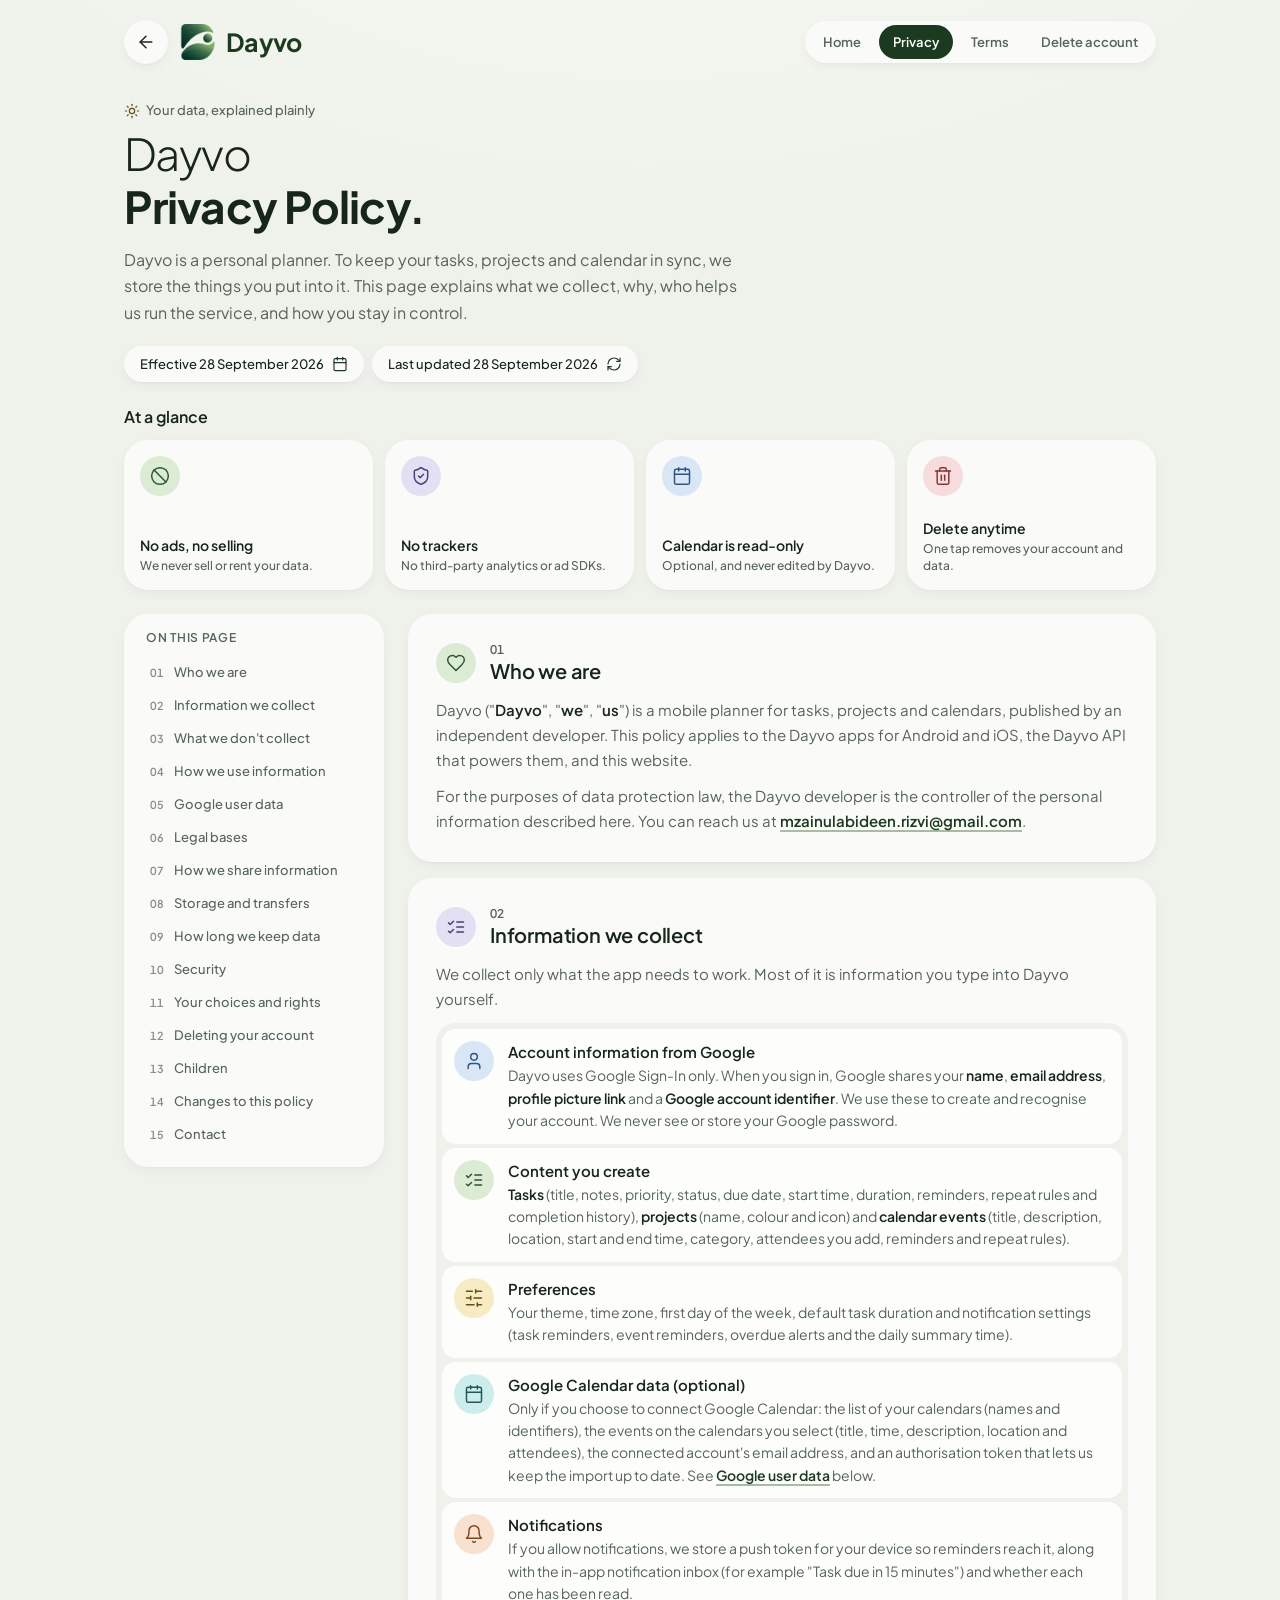
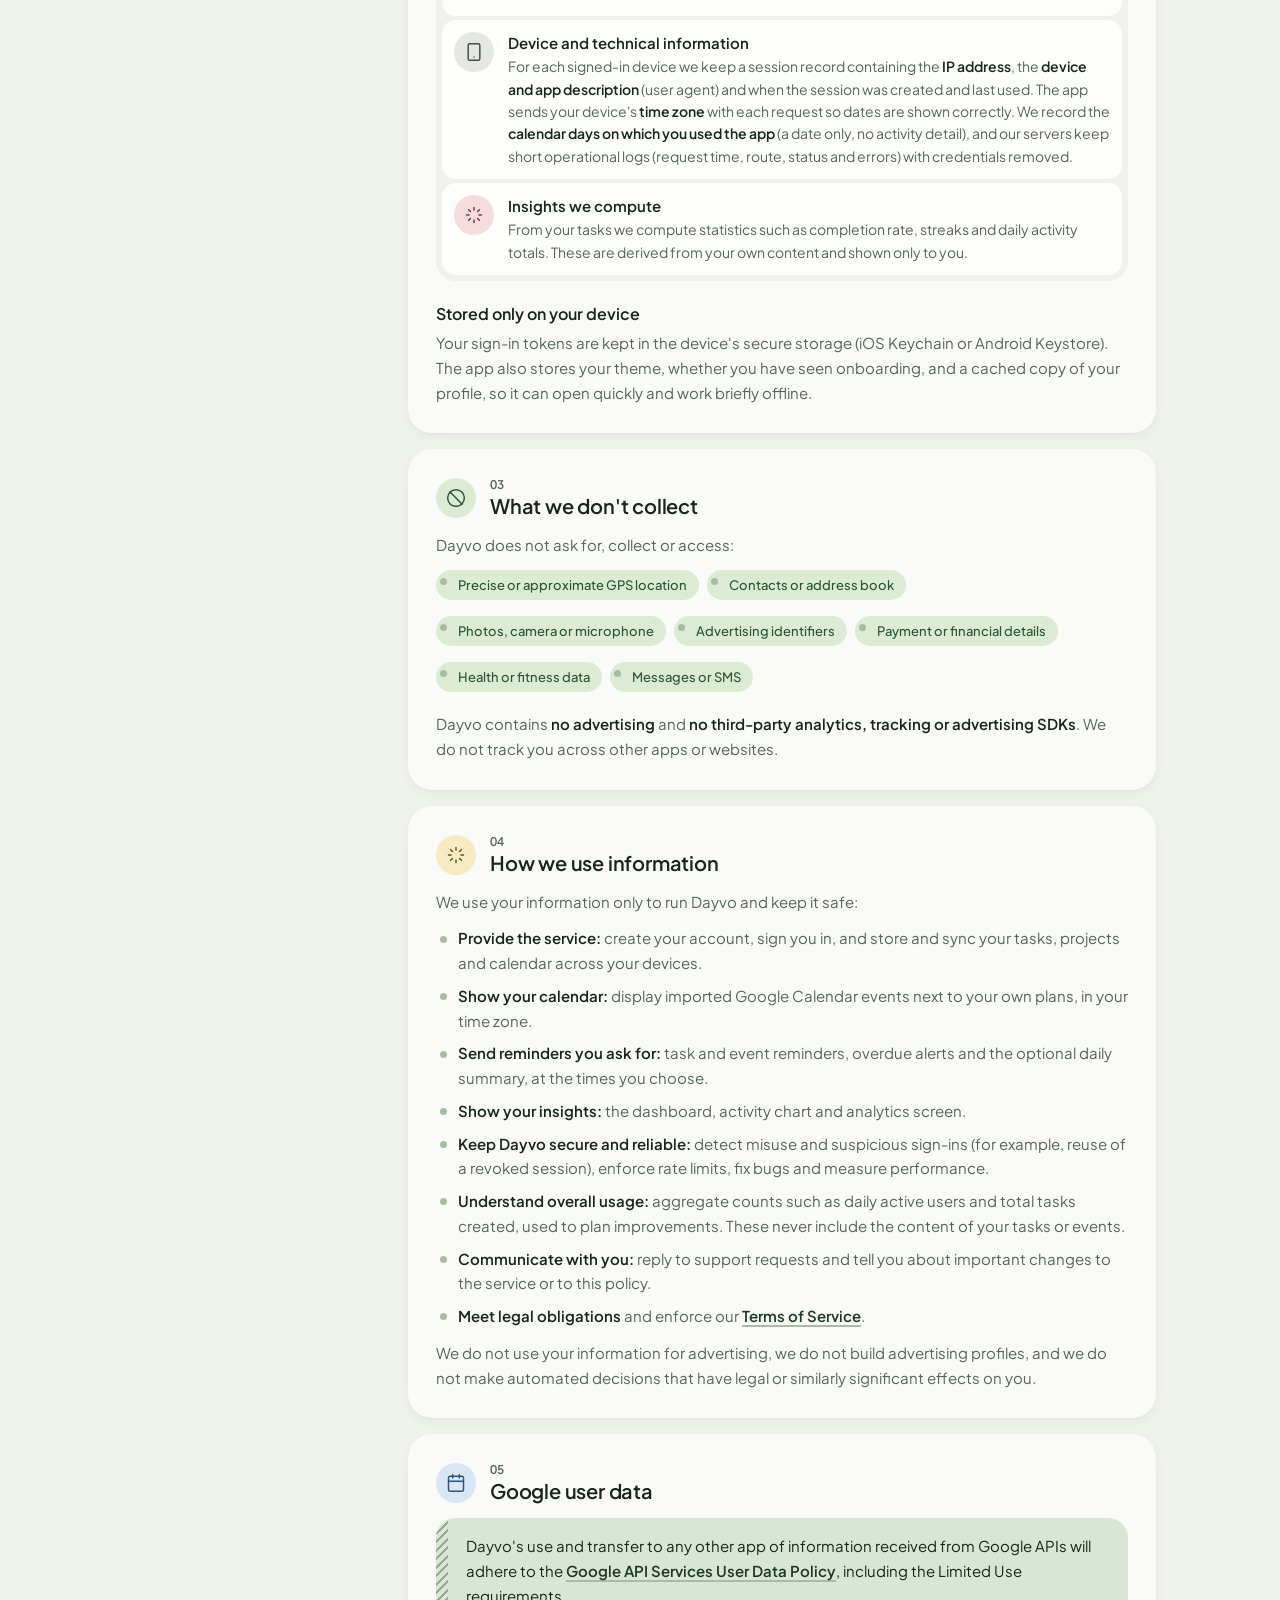
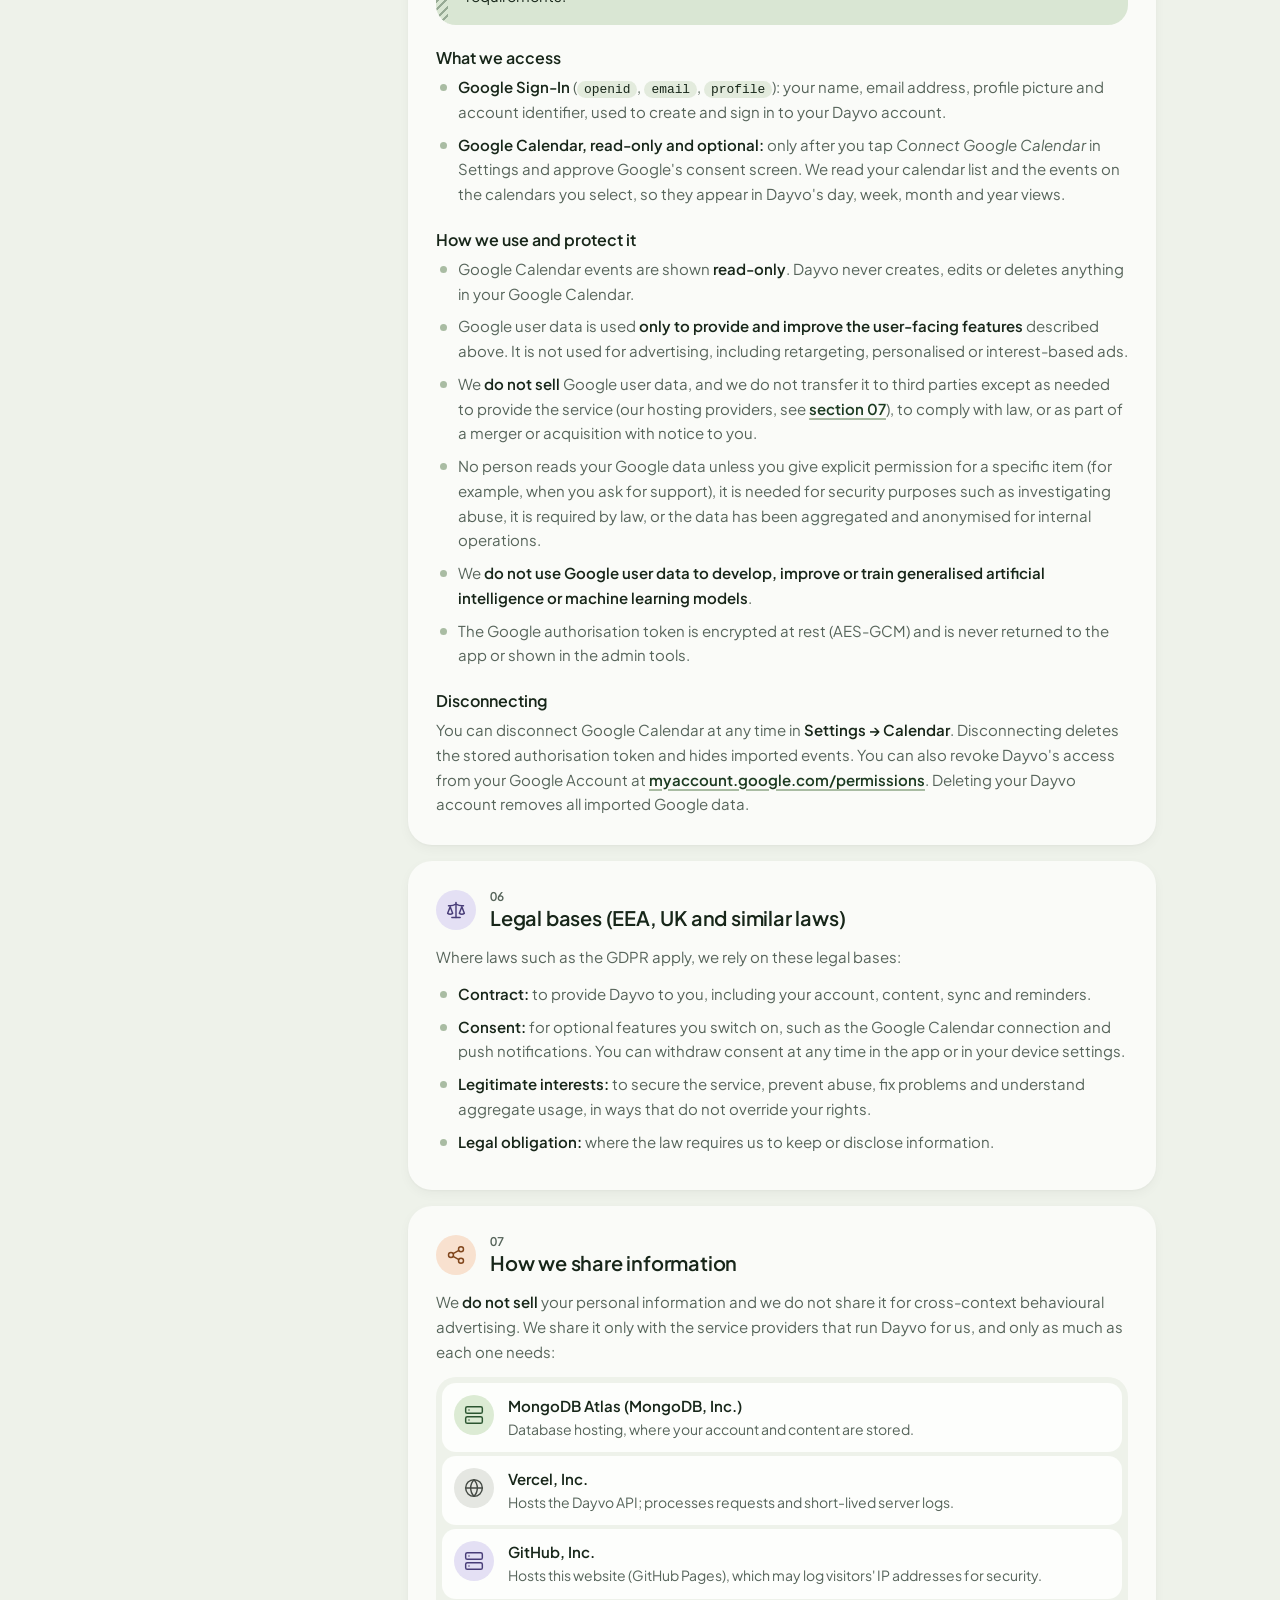
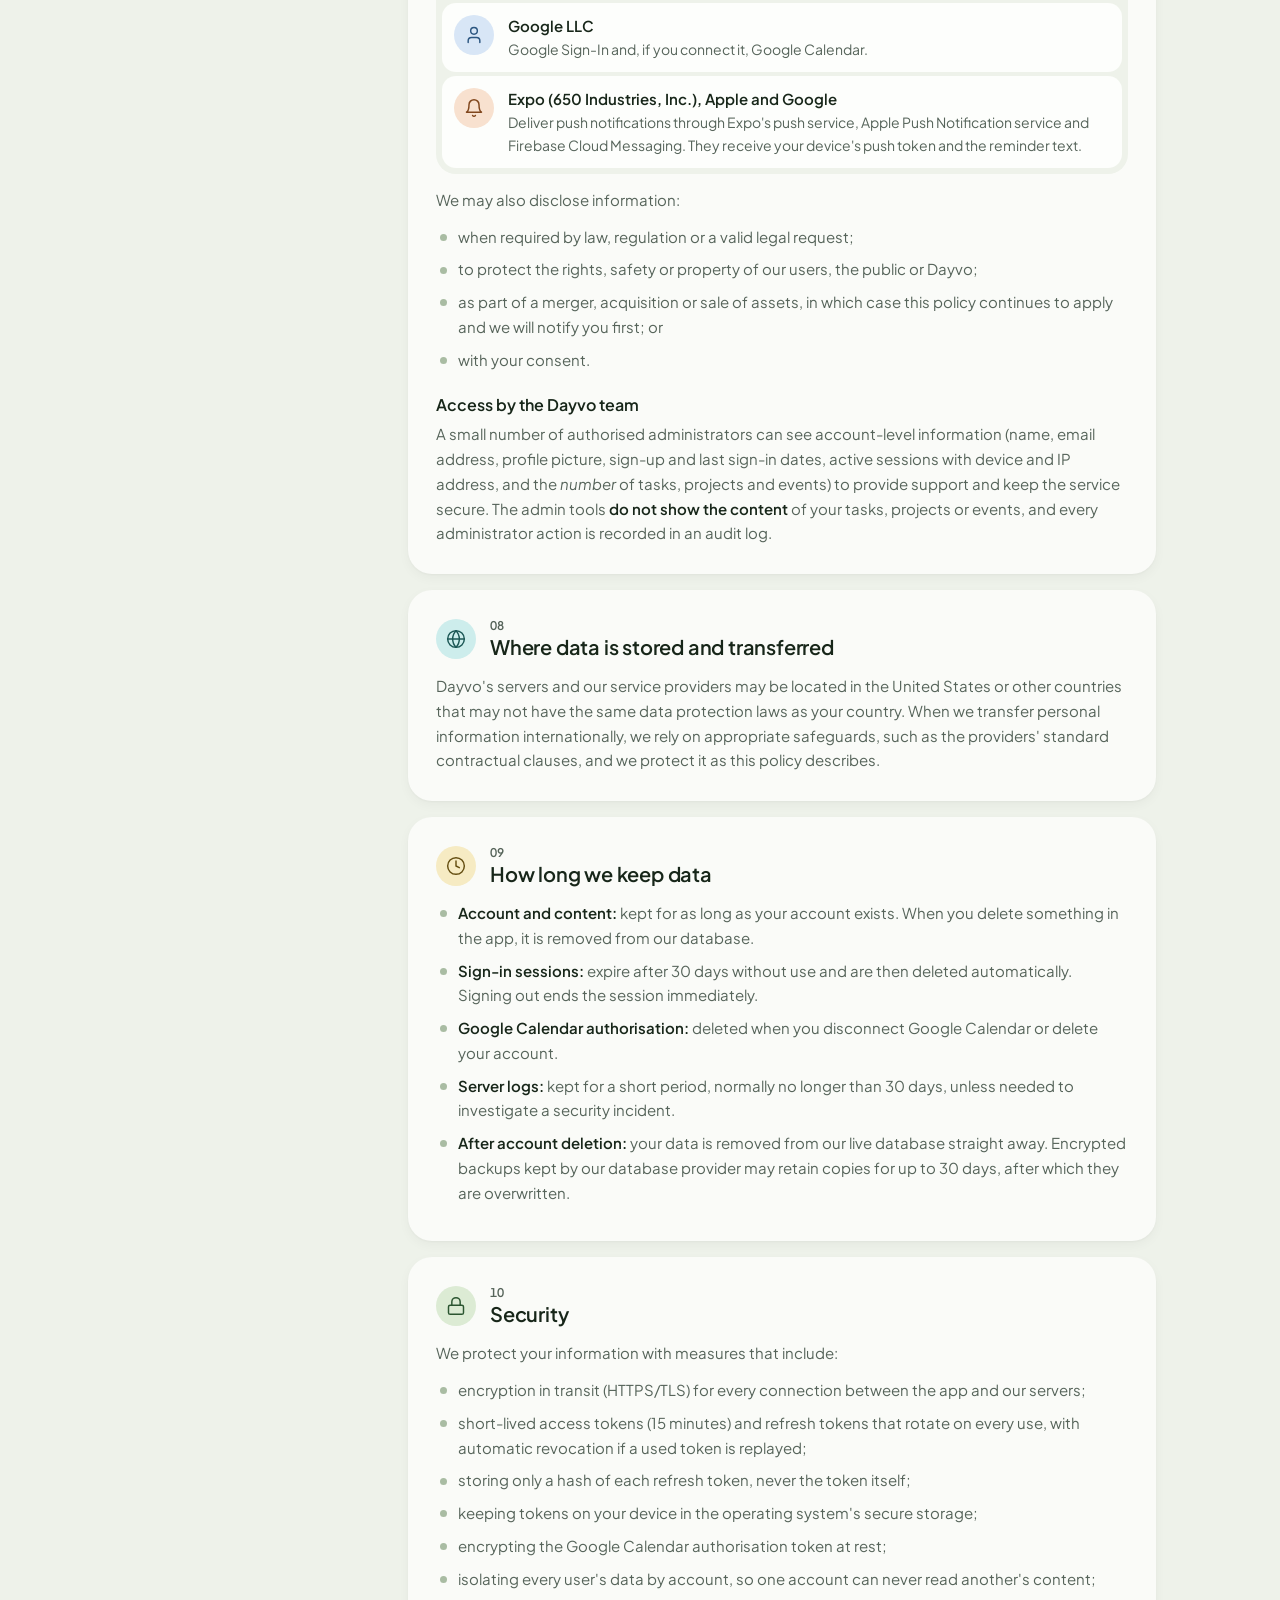
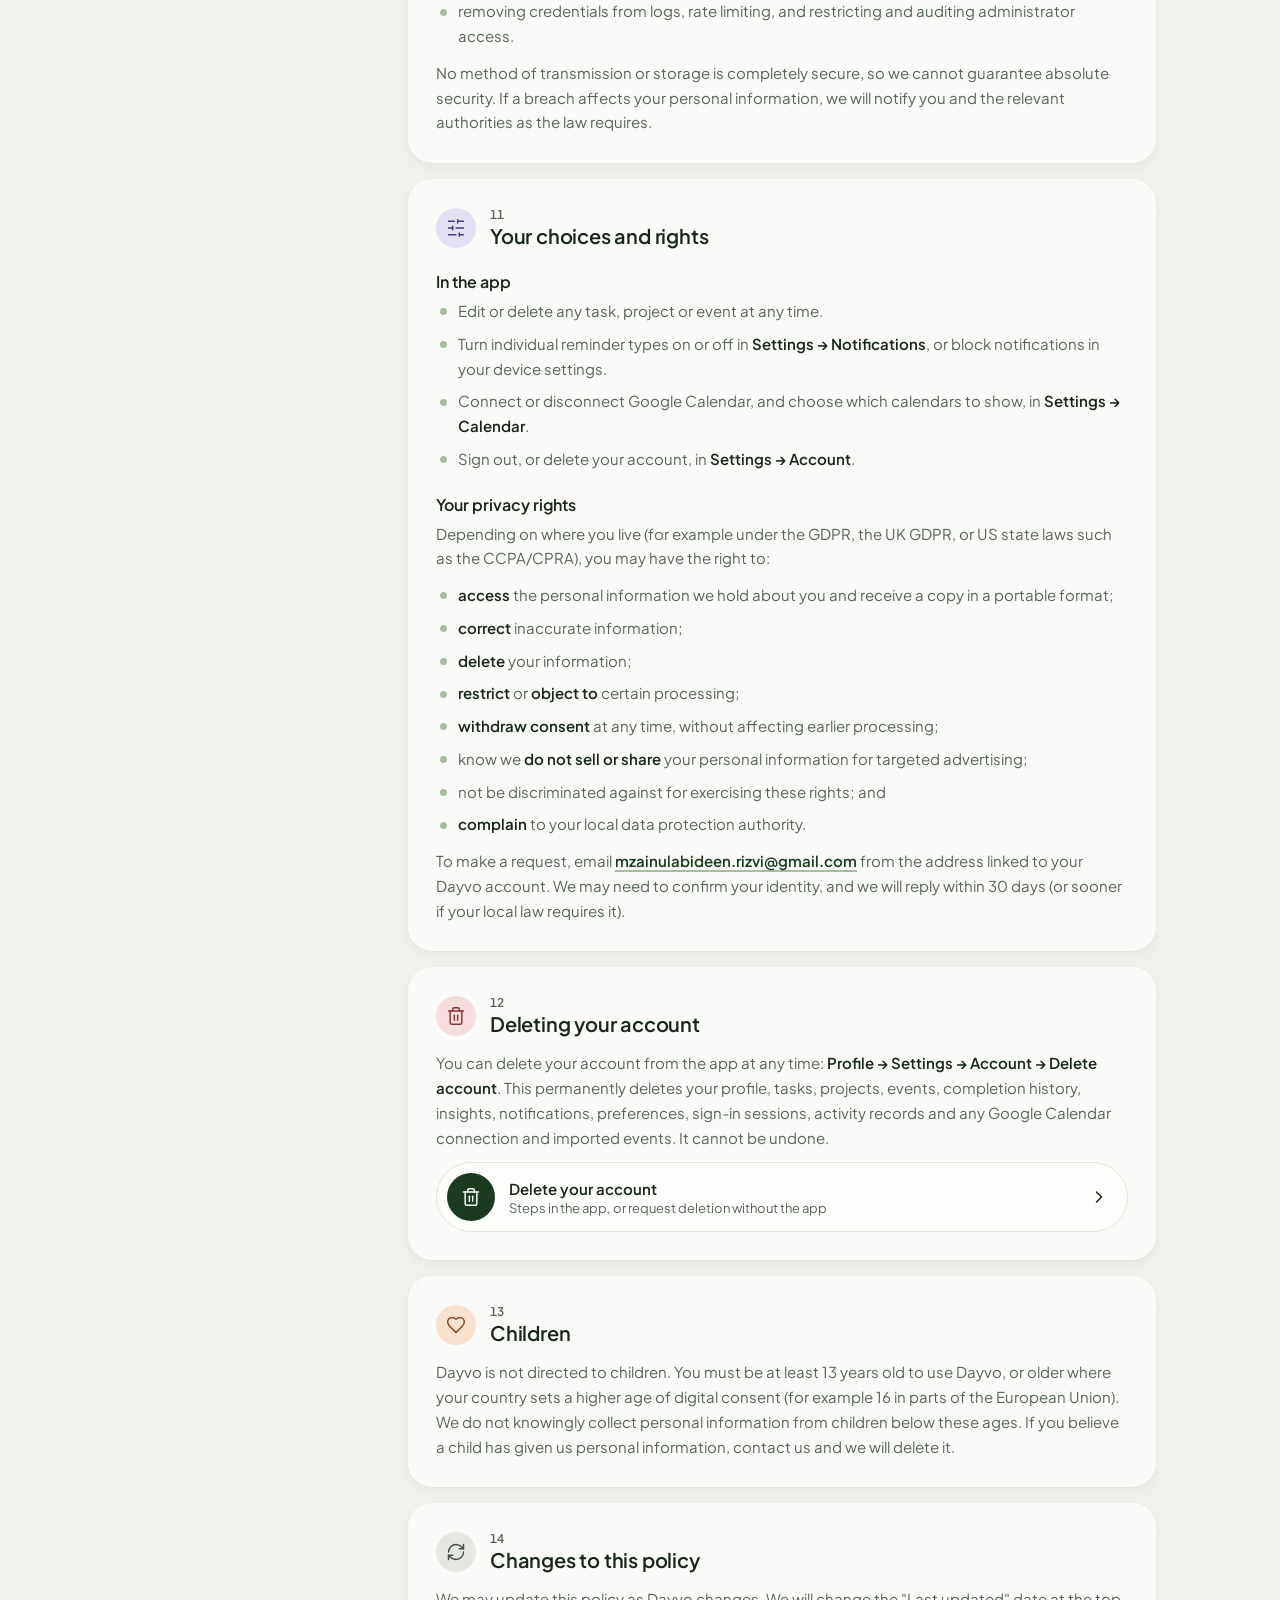
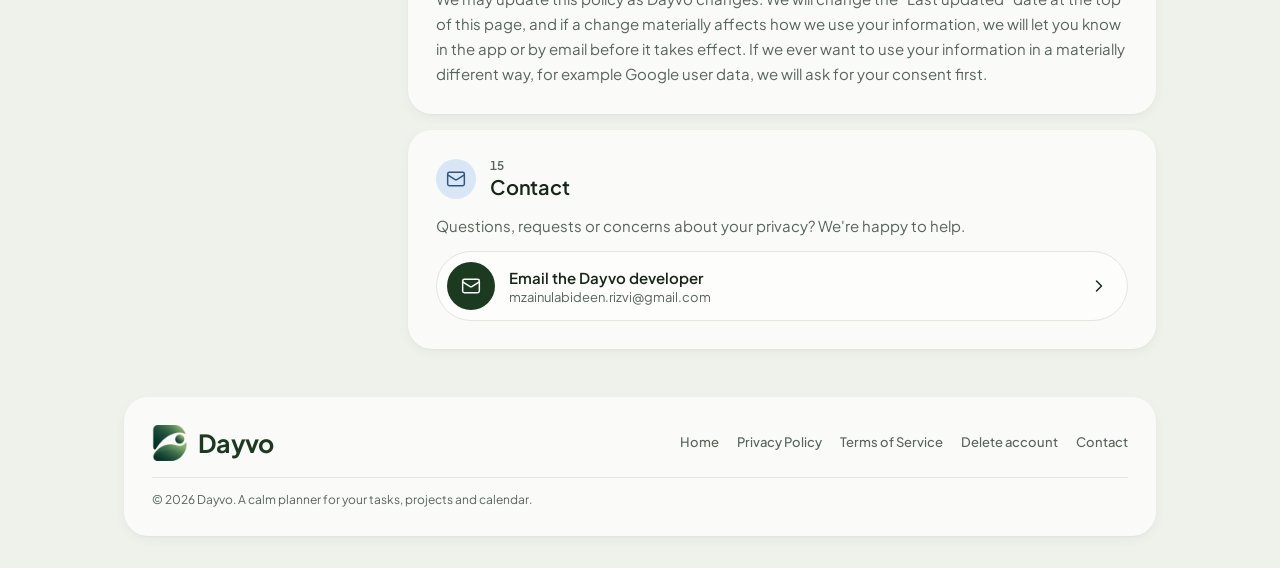
==== commit 370c1dae: "Add files via upload" ====
--- a/privacy.html
+++ b/privacy.html
@@ -452,7 +452,14 @@
                 <span class="tone tone--stone"><svg class="ic"><use href="#i-globe" /></svg></span>
                 <div class="row__body">
                   <span class="row__title">Vercel, Inc.</span>
-                  <span class="row__text">Hosts the Dayvo API and this website; processes requests and short-lived server logs.</span>
+                  <span class="row__text">Hosts the Dayvo API; processes requests and short-lived server logs.</span>
+                </div>
+              </div>
+              <div class="row">
+                <span class="tone tone--lavender"><svg class="ic"><use href="#i-server" /></svg></span>
+                <div class="row__body">
+                  <span class="row__title">GitHub, Inc.</span>
+                  <span class="row__text">Hosts this website (GitHub Pages), which may log visitors' IP addresses for security.</span>
                 </div>
               </div>
               <div class="row">
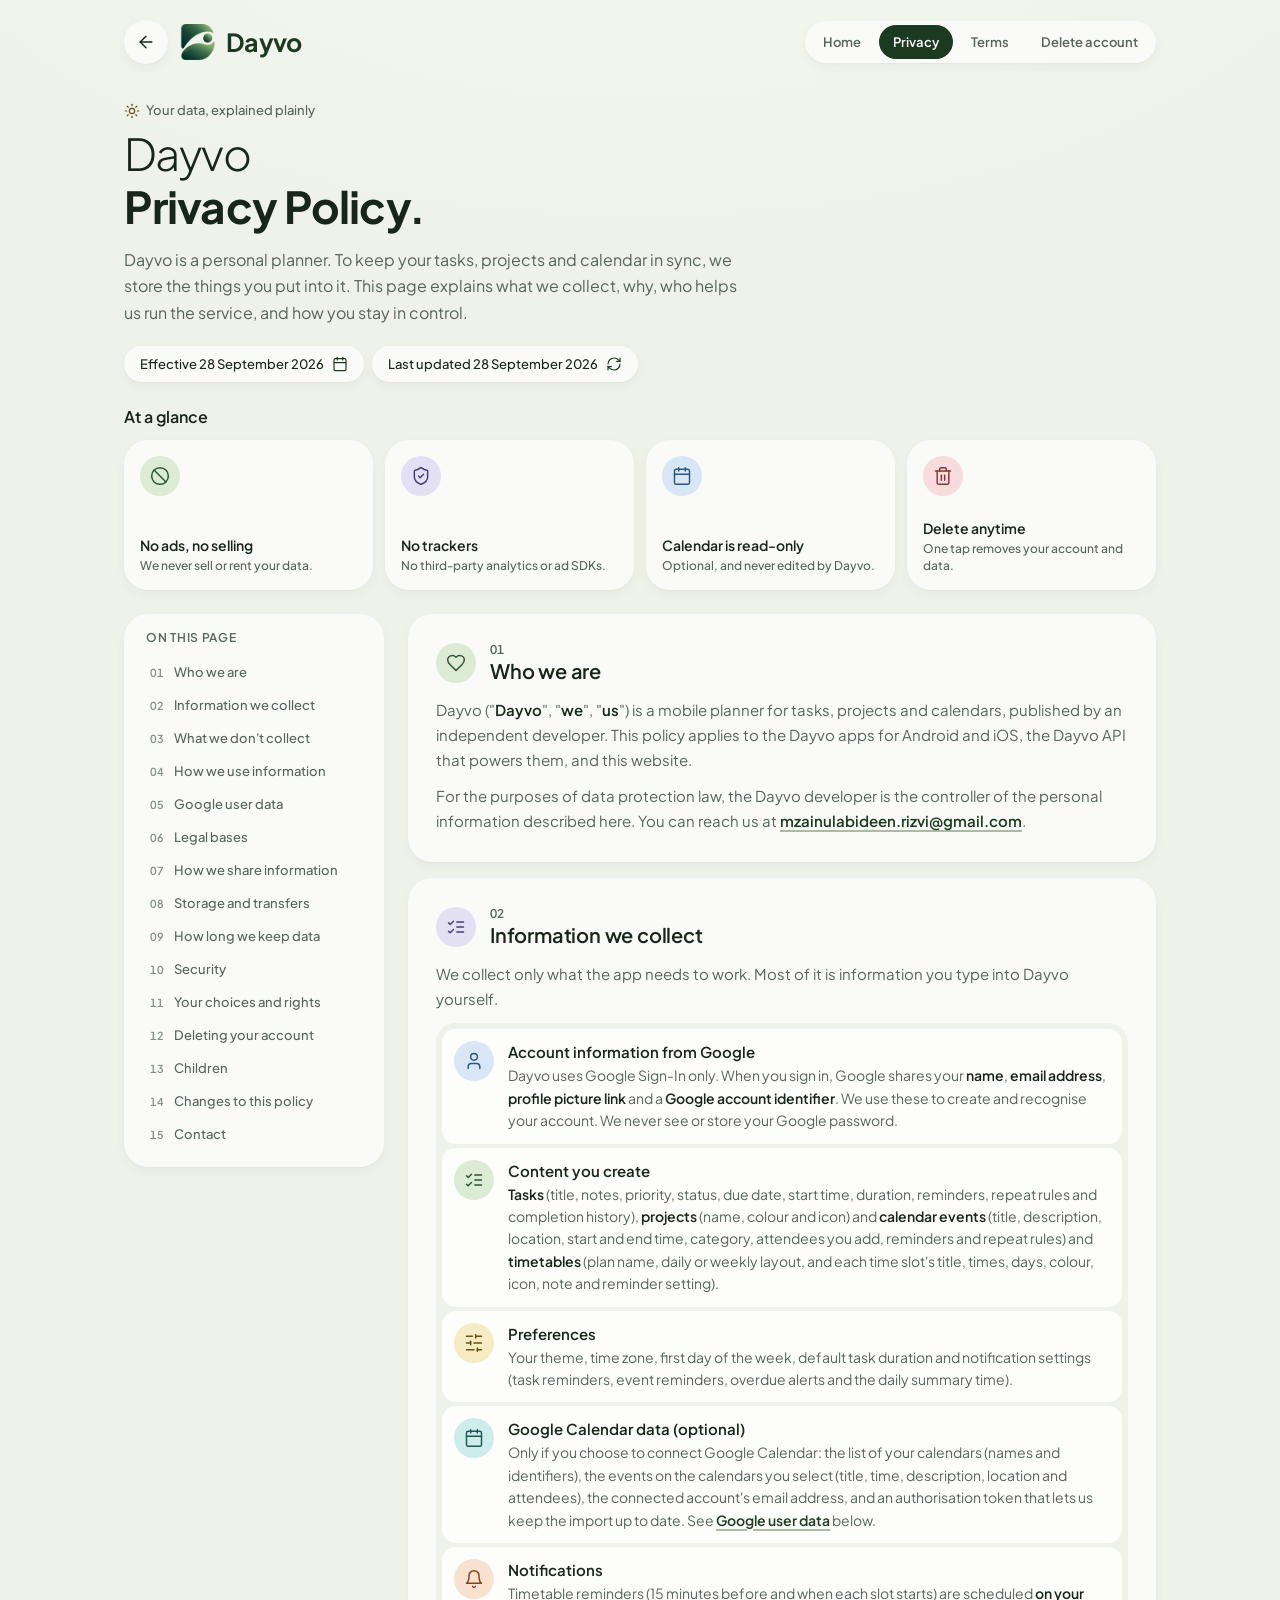
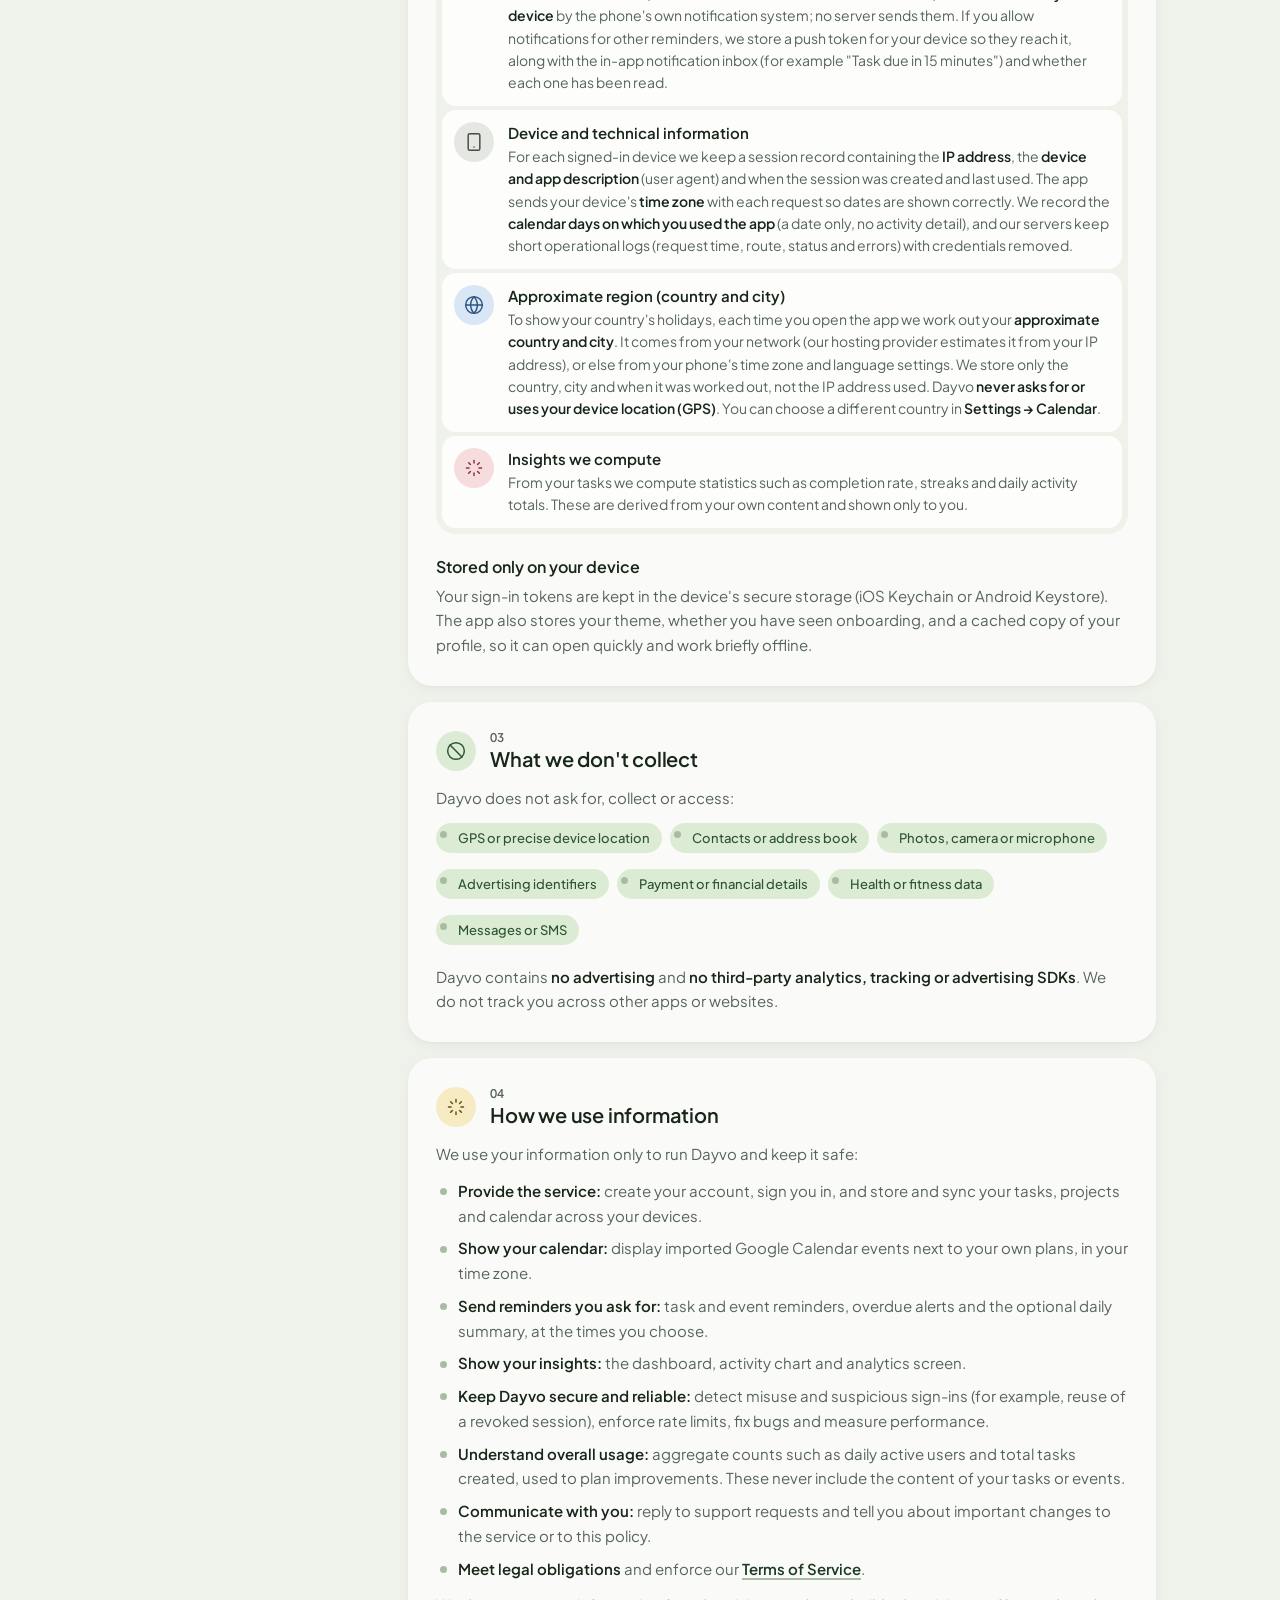
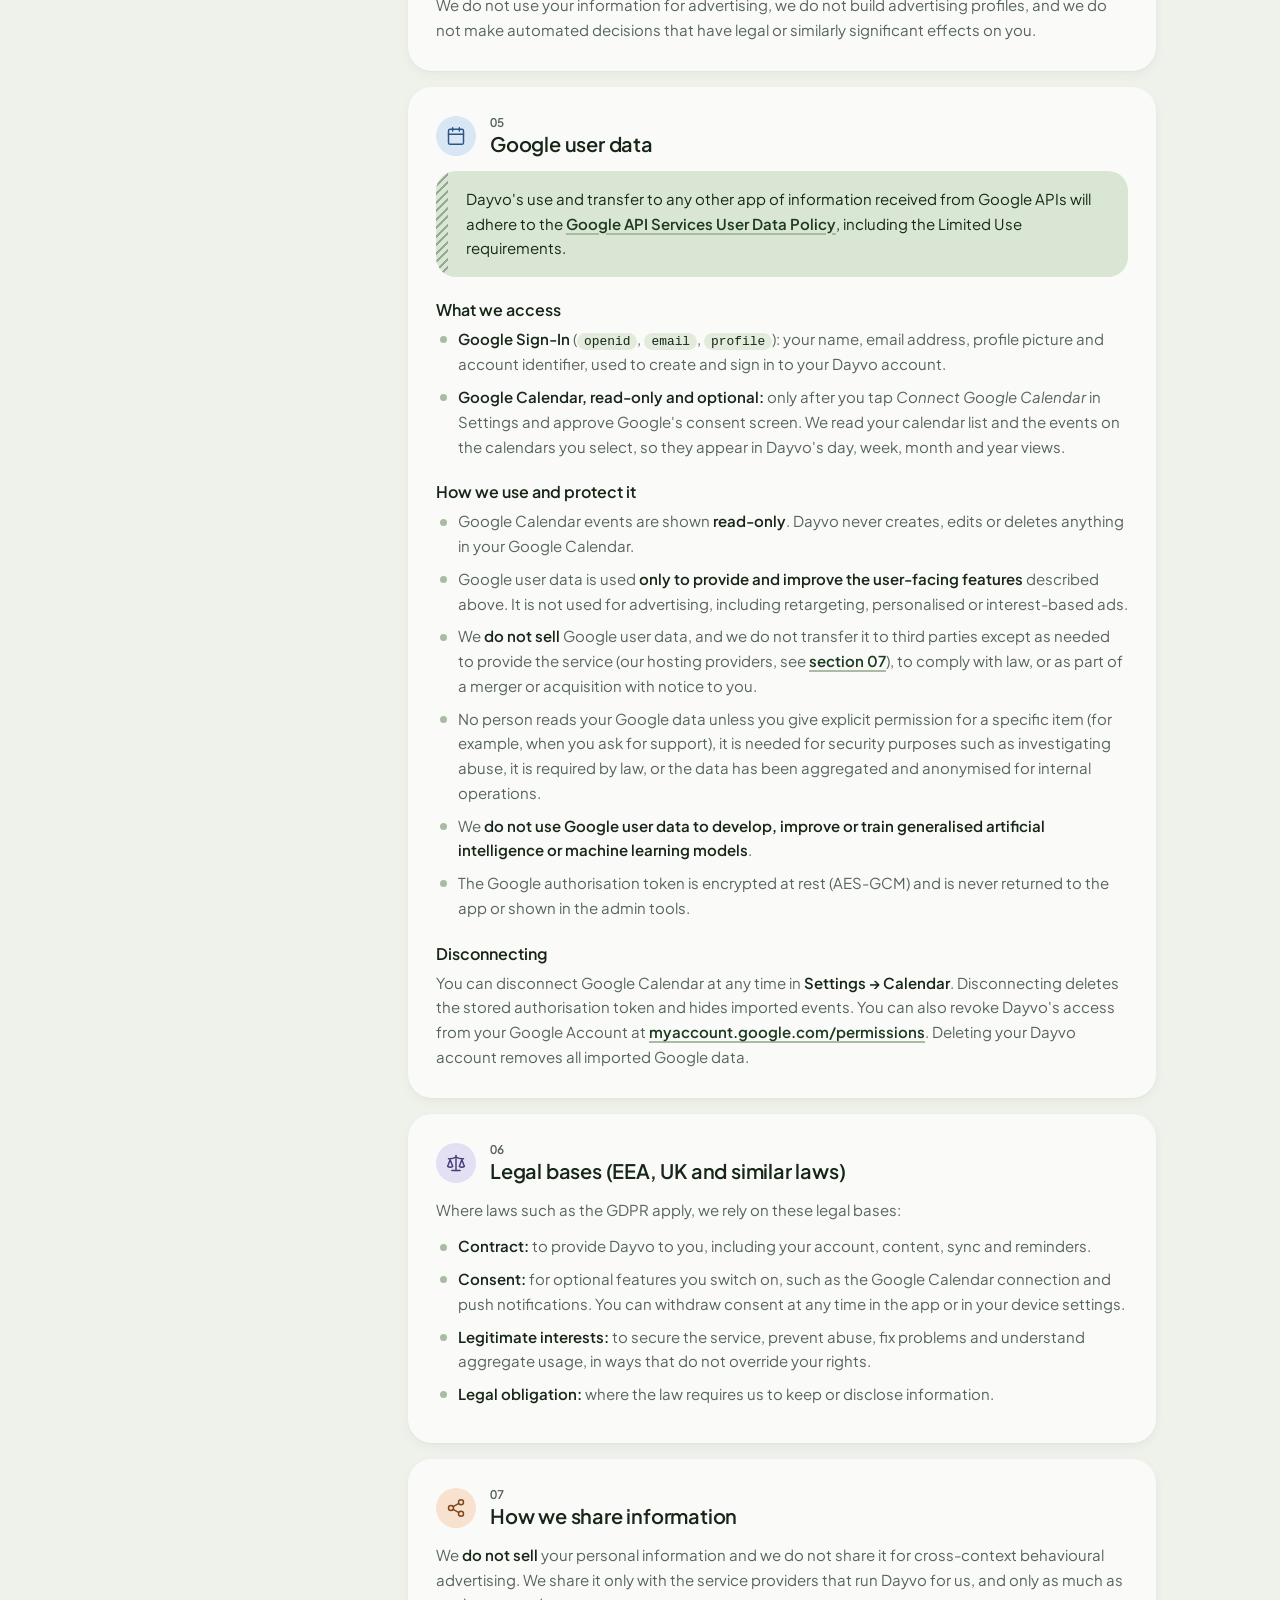
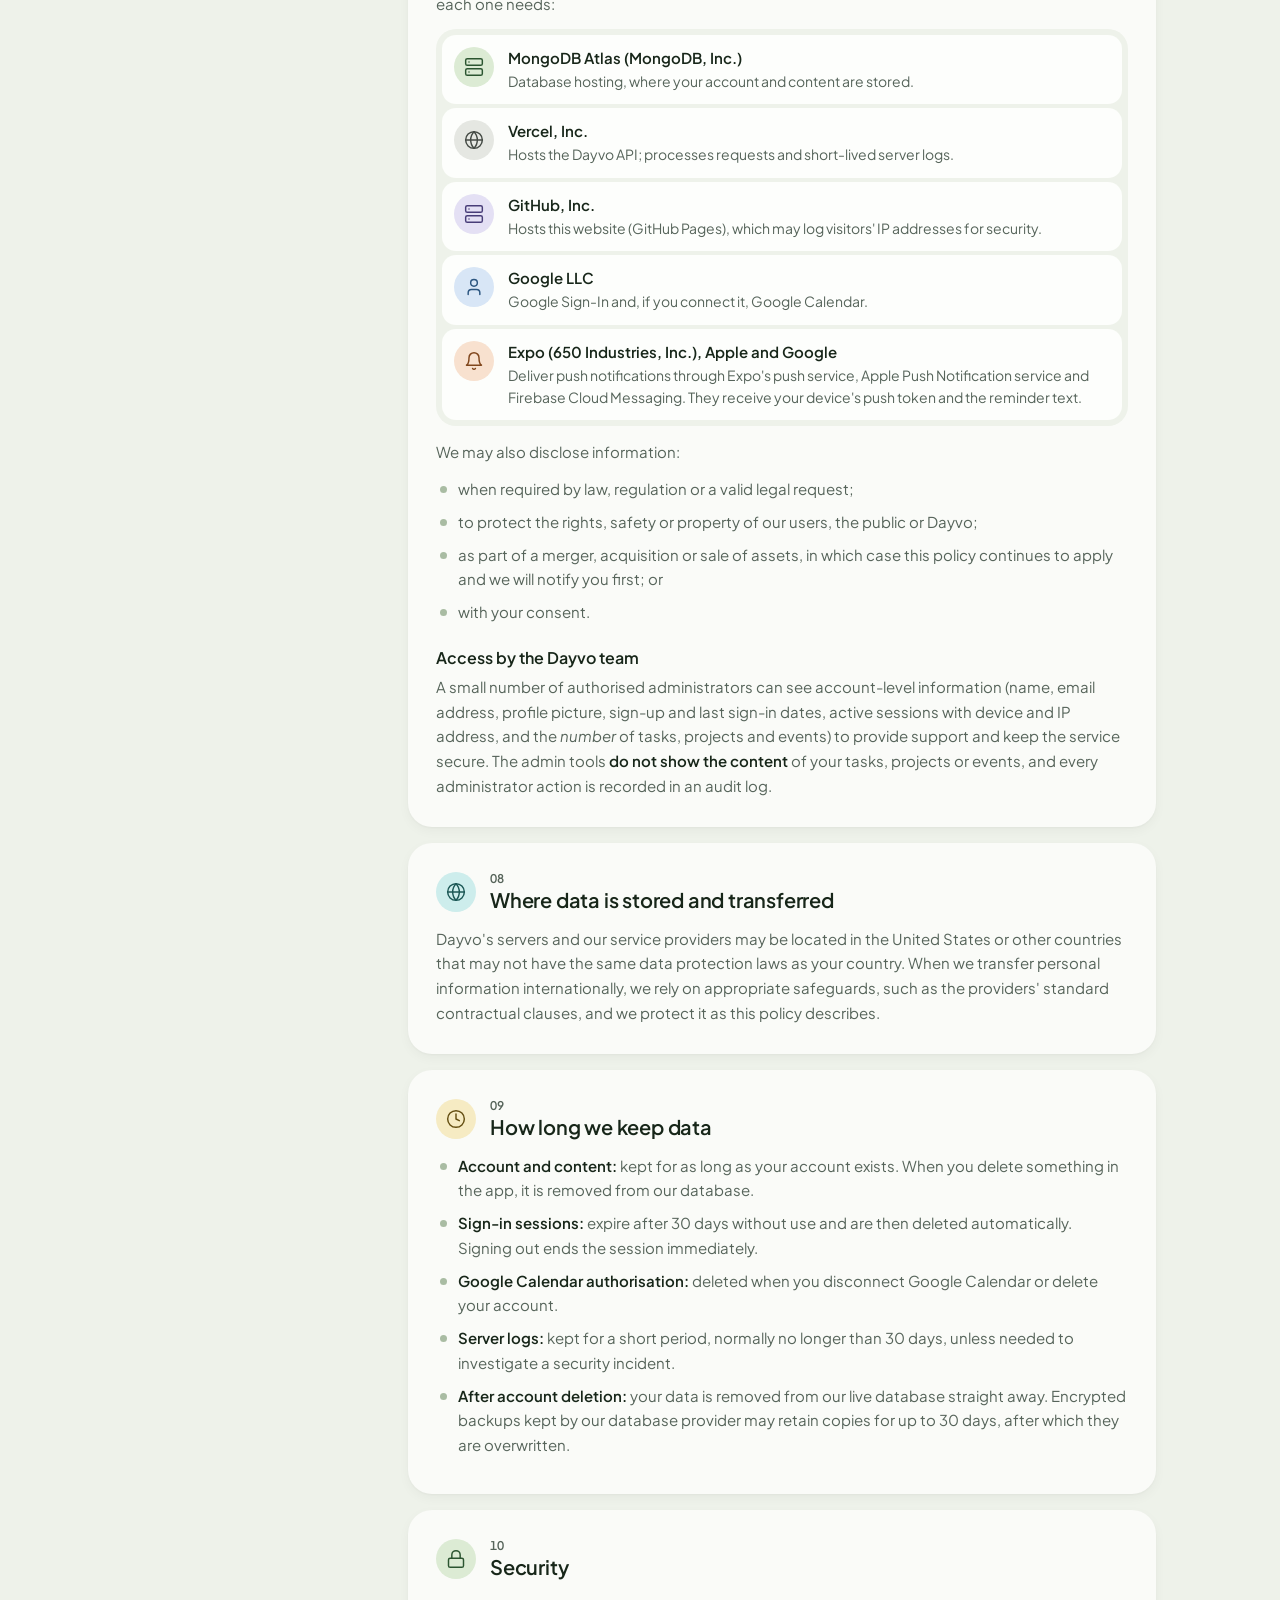
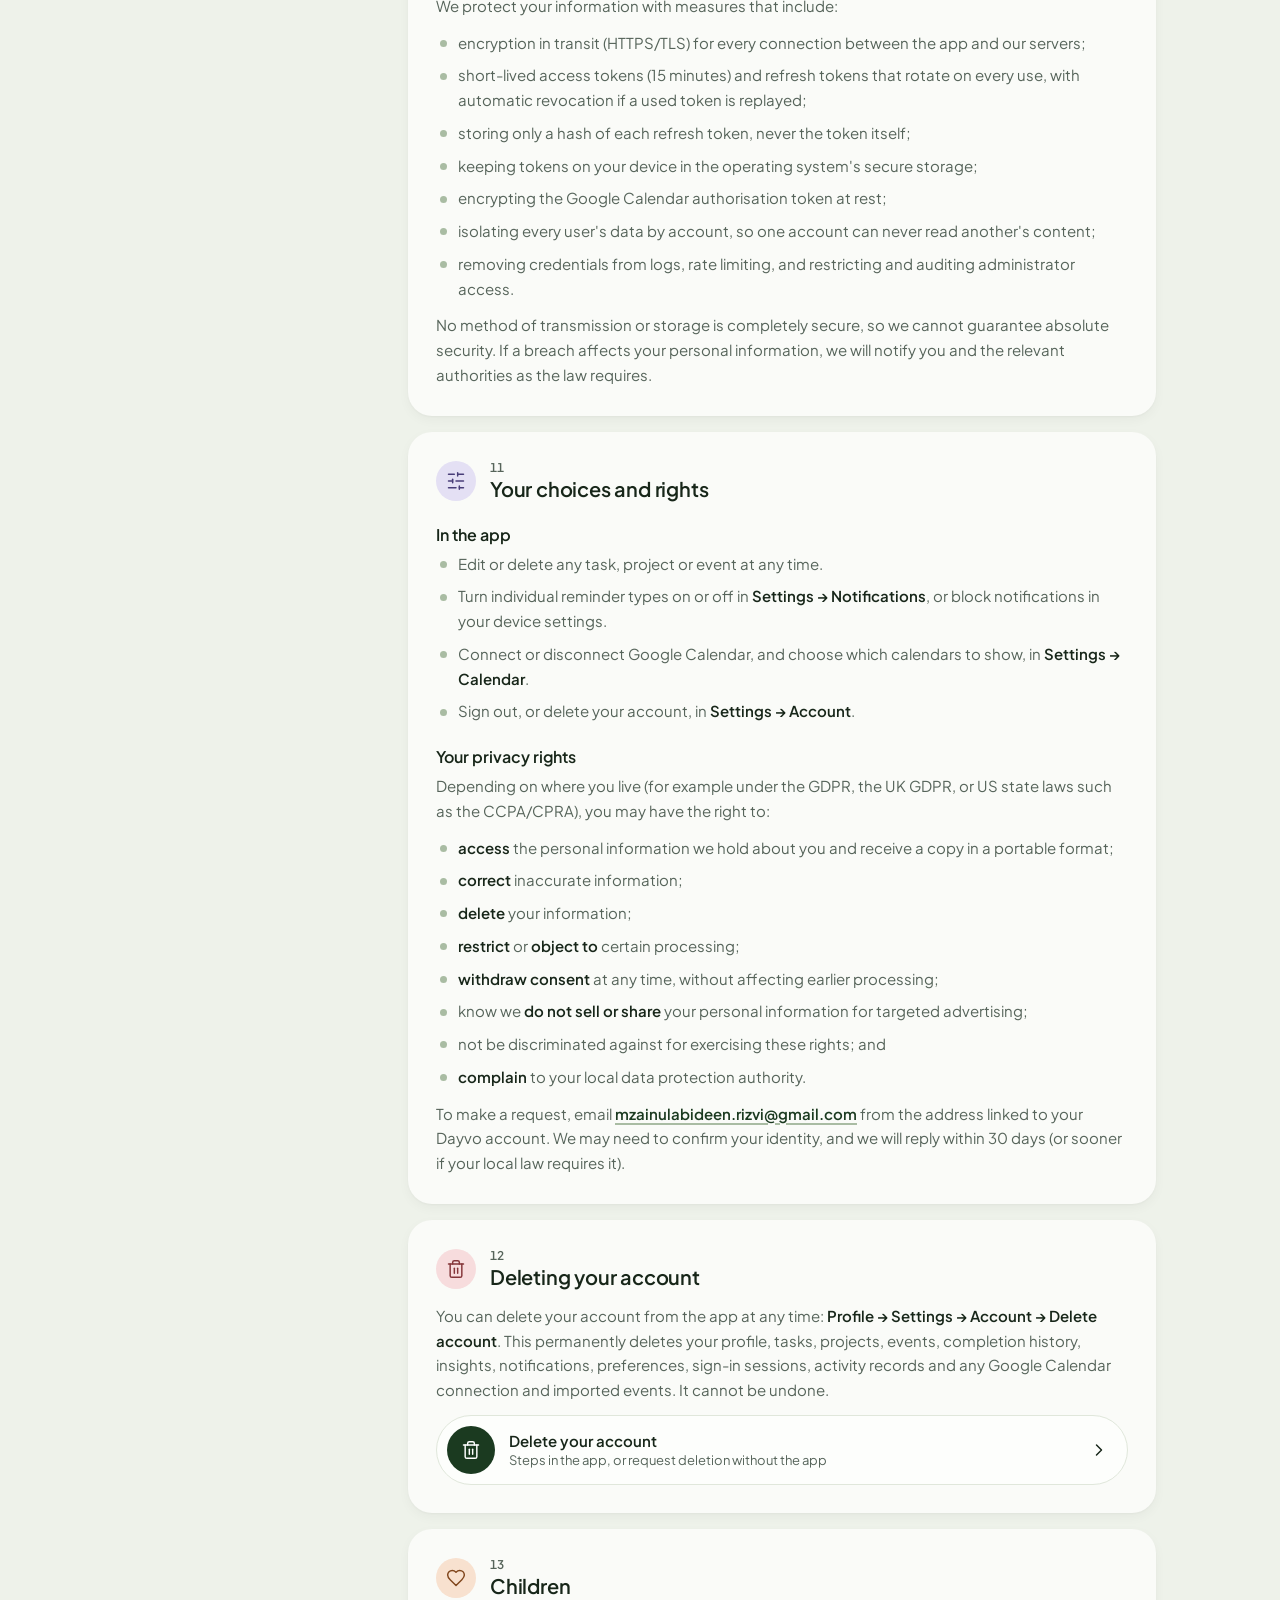
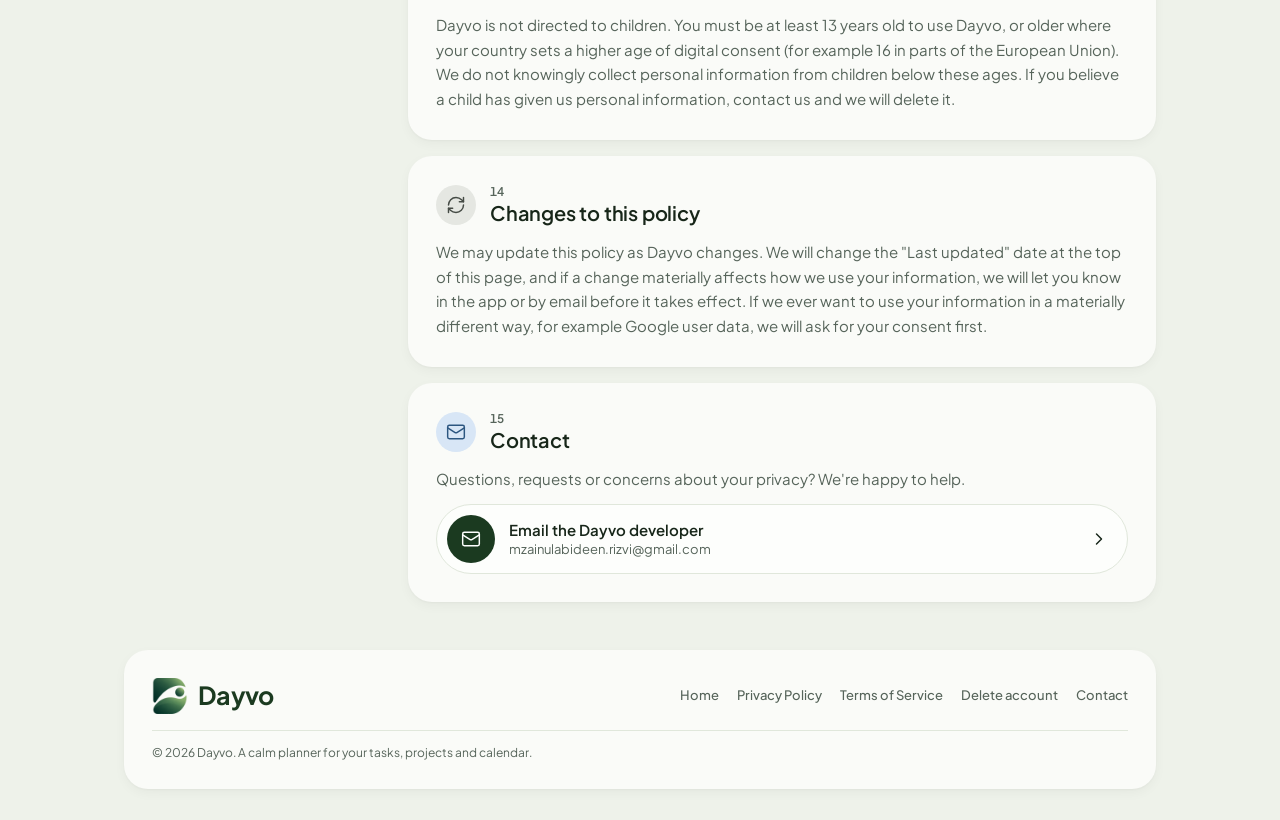
==== commit 9bf1e43e: "feat: feature modifications" ====
--- a/privacy.html
+++ b/privacy.html
@@ -189,7 +189,9 @@
                     duration, reminders, repeat rules and completion history),
                     <strong>projects</strong> (name, colour and icon) and
                     <strong>calendar events</strong> (title, description, location, start and end
-                    time, category, attendees you add, reminders and repeat rules).
+                    time, category, attendees you add, reminders and repeat rules) and
+                    <strong>timetables</strong> (plan name, daily or weekly layout, and each time
+                    slot's title, times, days, colour, icon, note and reminder setting).
                   </span>
                 </div>
               </div>
@@ -222,9 +224,12 @@
                 <div class="row__body">
                   <span class="row__title">Notifications</span>
                   <span class="row__text">
-                    If you allow notifications, we store a push token for your device so reminders
-                    reach it, along with the in-app notification inbox (for example "Task due in
-                    15 minutes") and whether each one has been read.
+                    Timetable reminders (15 minutes before and when each slot starts) are scheduled
+                    <strong>on your device</strong> by the phone's own notification system; no
+                    server sends them. If you allow notifications for other reminders, we store a
+                    push token for your device so they reach it, along with the in-app
+                    notification inbox (for example "Task due in 15 minutes") and whether each
+                    one has been read.
                   </span>
                 </div>
               </div>
@@ -245,6 +250,21 @@
                 </div>
               </div>
               <div class="row">
+                <span class="tone tone--sky"><svg class="ic"><use href="#i-globe" /></svg></span>
+                <div class="row__body">
+                  <span class="row__title">Approximate region (country and city)</span>
+                  <span class="row__text">
+                    To show your country's holidays, each time you open the app we work out your
+                    <strong>approximate country and city</strong>. It comes from your network
+                    (our hosting provider estimates it from your IP address), or else from your
+                    phone's time zone and language settings. We store only the country, city and
+                    when it was worked out, not the IP address used. Dayvo <strong>never asks for
+                    or uses your device location (GPS)</strong>. You can choose a different country
+                    in <strong>Settings → Calendar</strong>.
+                  </span>
+                </div>
+              </div>
+              <div class="row">
                 <span class="tone tone--rose"><svg class="ic"><use href="#i-sparkle" /></svg></span>
                 <div class="row__body">
                   <span class="row__title">Insights we compute</span>
@@ -272,7 +292,7 @@
             </div>
             <p>Dayvo does not ask for, collect or access:</p>
             <ul class="chips chips--no">
-              <li>Precise or approximate GPS location</li>
+              <li>GPS or precise device location</li>
               <li>Contacts or address book</li>
               <li>Photos, camera or microphone</li>
               <li>Advertising identifiers</li>
